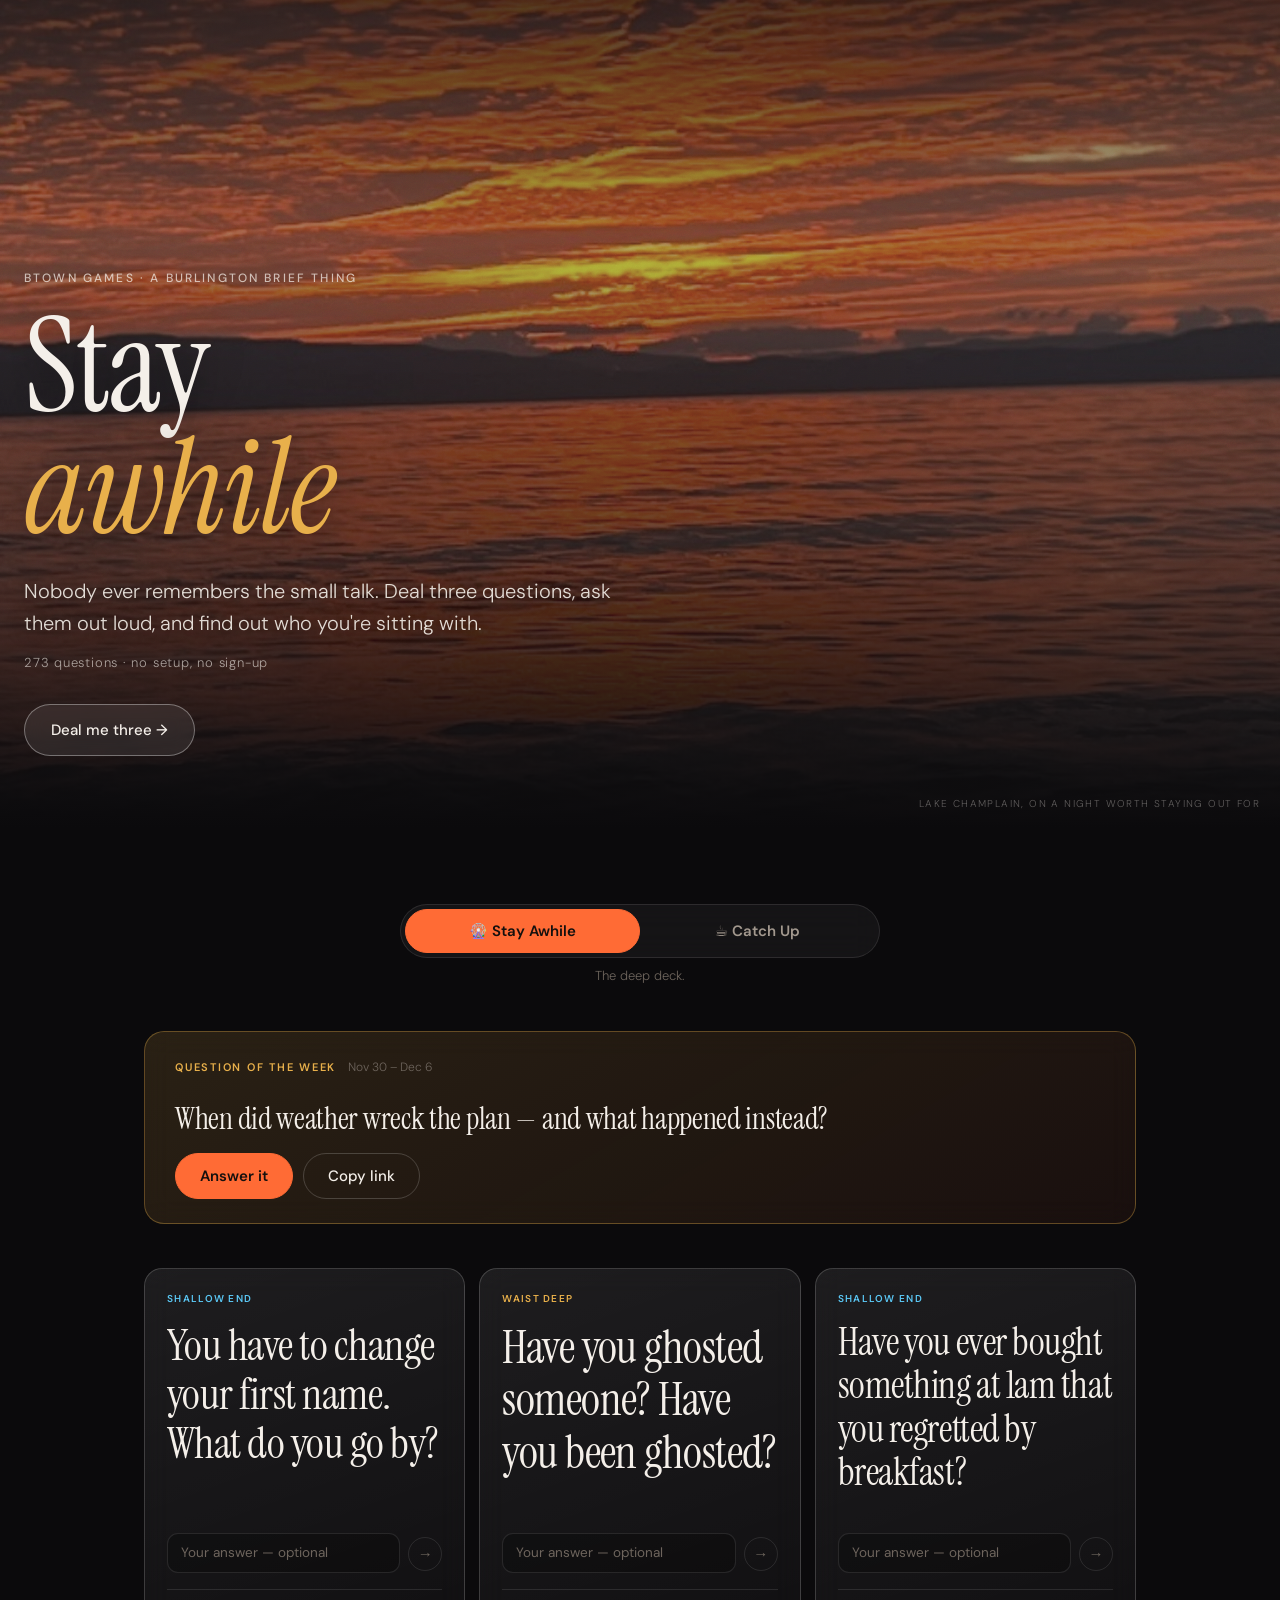
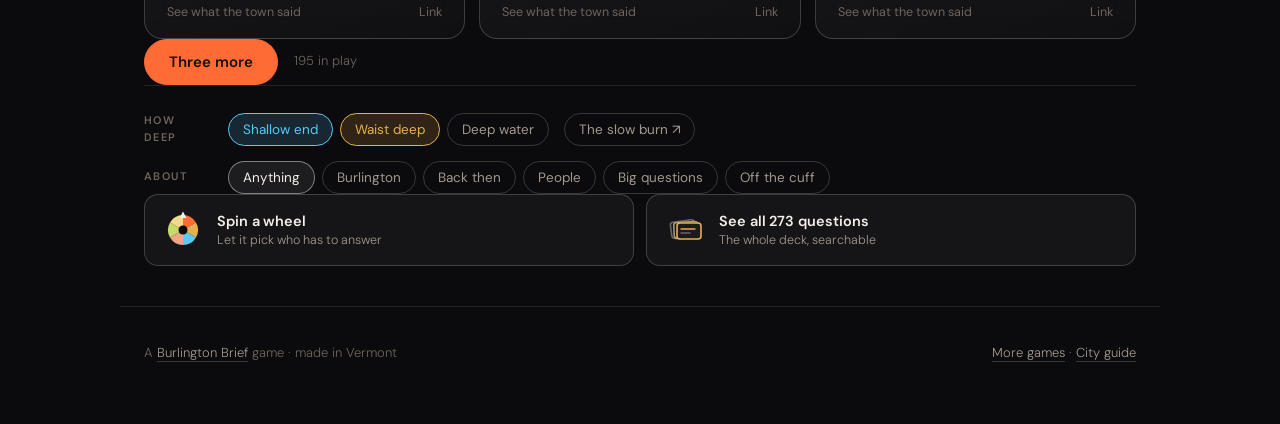
==== index.html @ e8cde63a "Stop guillotining talking points; one question of the week CUT-OFF HEADLINES. Catch Up cards were be" ====
<!DOCTYPE html>
<html lang="en">
<head>
<meta charset="utf-8">
<meta name="viewport" content="width=device-width, initial-scale=1, viewport-fit=cover">
<meta name="theme-color" content="#0B0A0C">
<title>Stay Awhile — 273 questions worth actually asking</title>
<meta name="description" content="A conversation game for Burlington. Deal three questions, ask them, see what the rest of the town said. 273 questions, no setup, no sign-up.">

<meta property="og:type" content="website">
<meta property="og:site_name" content="BTown Games">
<meta property="og:title" content="Stay Awhile">
<meta property="og:description" content="Deal three questions and ask them. A conversation game for Burlington.">
<meta property="og:url" content="https://play.btownbrief.com/stay-awhile/">
<meta property="og:image" content="https://play.btownbrief.com/stay-awhile/assets/img/hero.jpg">

<link rel="icon" href="icon.svg" type="image/svg+xml">
<link rel="preconnect" href="https://fonts.googleapis.com">
<link rel="preconnect" href="https://fonts.gstatic.com" crossorigin>
<link href="https://fonts.googleapis.com/css2?family=Instrument+Serif:ital@0;1&family=DM+Sans:opsz,wght@9..40,300;9..40,400;9..40,500;9..40,600&display=swap" rel="stylesheet">
<link rel="stylesheet" href="css/style.css?v=20260727a">
</head>
<body>

<!-- ============================================================
     THE HERO — the invitation. Photograph, graded to the house
     recipe so white type sits on it without a scrim.
============================================================ -->
<header class="hero">
  <div class="hero-img" aria-hidden="true"></div>
  <div class="grain" aria-hidden="true"></div>

  <div class="hero-copy">
    <p class="eyebrow">BTown Games · a Burlington Brief thing</p>
    <h1>Stay<br><em>awhile</em></h1>
    <p class="lede">
      Nobody ever remembers the small talk. Deal three questions,
      ask them out loud, and find out who you're sitting with.
    </p>
    <p class="count"><span id="q-total">273</span> questions · no setup, no sign-up</p>
    <a class="pill" href="#table">Deal me three →</a>
  </div>

  <span class="credit">Lake Champlain, on a night worth staying out for</span>
</header>

<main class="wrap" id="table">

  <div class="mode-control">
    <div class="mode-switch" role="tablist" aria-label="Mode">
      <button class="mode-tab" id="mode-classic" role="tab" aria-selected="true" type="button">🎡 Stay Awhile</button>
      <button class="mode-tab" id="mode-catchup" role="tab" aria-selected="false" type="button">☕ Catch Up</button>
    </div>
    <p class="mode-note" id="mode-note">The deep deck.</p>
  </div>

  <!-- ========================================================
       QUESTION OF THE WEEK — one, the same one for the whole
       town, Monday to Sunday.
  ========================================================= -->
  <section class="qotw" id="qotw" hidden>
    <div class="qotw-head">
      <span class="qotw-label">Question of the week</span>
      <span class="qotw-date" id="qotw-date"></span>
    </div>
    <ol class="week" id="week-list"></ol>
  </section>

  <!-- ========================================================
       THE TABLE — three questions. That's the whole game.
       No setup screen, no names, nothing to agree to first.
  ========================================================= -->
  <section class="table" id="deal">
    <div class="trio" id="trio"></div>

    <div class="deal-row">
      <button class="btn btn-go" id="deal-btn" type="button">Three more</button>
      <p class="deal-note" id="deal-note"></p>
    </div>

    <!-- Two filters for the classic deck. -->
    <div class="dials">
      <div class="dial">
        <span class="dial-label">How deep</span>
        <div class="chips" id="depth-chips" role="group" aria-label="How deep"></div>
      </div>
      <div class="dial">
        <span class="dial-label">About</span>
        <div class="chips" id="topic-chips" role="group" aria-label="What about"></div>
      </div>
    </div>

    <!-- The two other ways in. Buttons with pictures on them, because a
         underlined sentence reads as fine print and these are the good bits. -->
    <div class="ways">
      <button class="way" id="open-wheel" type="button">
        <span class="way-icon" aria-hidden="true">
          <svg viewBox="0 0 40 40" width="40" height="40">
            <g class="way-wheel">
              <path d="M20,20 L20,5   A15,15 0 0,1 32.99,12.5 Z" fill="#FF6B35"/>
              <path d="M20,20 L32.99,12.5 A15,15 0 0,1 32.99,27.5 Z" fill="#E8B04B"/>
              <path d="M20,20 L32.99,27.5 A15,15 0 0,1 20,35 Z"      fill="#5BC8F5"/>
              <path d="M20,20 L20,35  A15,15 0 0,1 7.01,27.5 Z"      fill="#F2A488"/>
              <path d="M20,20 L7.01,27.5 A15,15 0 0,1 7.01,12.5 Z"   fill="#C7D96B"/>
              <path d="M20,20 L7.01,12.5 A15,15 0 0,1 20,5 Z"        fill="#F5D98B"/>
              <circle cx="20" cy="20" r="4.5" fill="#0B0A0C"/>
            </g>
            <path d="M20,1.5 L23.4,8 L16.6,8 Z" fill="#F4EFE9"/>
          </svg>
        </span>
        <span class="way-text">
          <strong>Spin a wheel</strong>
          <small>Let it pick who has to answer</small>
        </span>
      </button>

      <button class="way" id="open-all" type="button">
        <span class="way-icon" aria-hidden="true">
          <svg viewBox="0 0 40 40" width="40" height="40">
            <rect x="6"  y="11" width="24" height="16" rx="3" fill="none" stroke="#6E655D" stroke-width="1.6" transform="rotate(-8 18 19)"/>
            <rect x="9"  y="12" width="24" height="16" rx="3" fill="#131013" stroke="#A2988E" stroke-width="1.6" transform="rotate(-3 21 20)"/>
            <rect x="12" y="13" width="24" height="16" rx="3" fill="#1E1A1C" stroke="#E8B04B" stroke-width="1.6"/>
            <line x1="16" y1="19" x2="30" y2="19" stroke="#E8B04B" stroke-width="1.4" stroke-linecap="round"/>
            <line x1="16" y1="23" x2="25" y2="23" stroke="#6E655D" stroke-width="1.4" stroke-linecap="round"/>
          </svg>
        </span>
        <span class="way-text">
          <strong>See all <span id="all-count">273</span> questions</strong>
          <small>The whole deck, searchable</small>
        </span>
      </button>
    </div>
  </section>

  <!-- ========================================================
       THE WHEEL — opt-in. Only now do we ask for names, and
       only because a wheel has to have something to land on.
  ========================================================= -->
  <section class="panel wheel-panel" id="wheel-panel" hidden>
    <div class="panel-head">
      <h2>Who's at the table?</h2>
      <p>Names go on the wheel, and it decides who answers. Nothing is saved anywhere but this browser.</p>
      <button class="panel-close" id="close-wheel" type="button" aria-label="Close">×</button>
    </div>

    <form class="namer" id="name-form" autocomplete="off">
      <input type="text" id="name-input" maxlength="18" placeholder="Add a name…" aria-label="Add a player">
      <button type="submit" class="btn btn-quiet">Add</button>
    </form>

    <div class="players" id="players" role="list"></div>

    <label class="switch" id="timer-switch">
      <input type="checkbox" id="opt-timer">
      <span>
        <strong>Answer timer</strong>
        For a table big enough that one person can talk out the whole night.
        <select id="timer-secs" aria-label="Seconds per answer">
          <option value="45">45 seconds</option>
          <option value="90" selected>90 seconds</option>
          <option value="180">3 minutes</option>
        </select>
      </span>
    </label>

    <div class="wheel-stage" id="wheel-stage" hidden>
      <div class="pointer" aria-hidden="true"></div>
      <div class="wheel-wrap">
        <div class="wheel" id="wheel"></div>
        <button class="wheel-hub" id="spin-btn" type="button" aria-label="Spin the wheel">
          <span>Spin</span>
        </button>
      </div>
      <p class="whose-turn" id="whose-turn" aria-live="polite"></p>

      <article class="card" id="wheel-card" hidden>
        <span class="q-depth" id="wc-depth"></span>
        <p class="q-text" id="wc-text"></p>
        <div class="q-foot" id="wc-source" hidden></div>

        <div class="timer" id="timer" hidden>
          <div class="timer-track"><div class="timer-bar" id="timer-bar"></div></div>
          <span class="timer-left" id="timer-left"></span>
          <button class="timer-more" id="timer-more" type="button">+30s</button>
        </div>

        <div class="card-actions">
          <button class="btn btn-go" id="next-btn" type="button">Next — spin again</button>
          <button class="btn btn-ghost" id="skip-btn" type="button">Pass</button>
        </div>
      </article>
    </div>
  </section>

  <!-- ========================================================
       ALL OF THEM — the whole deck, on request.
  ========================================================= -->
  <section class="panel all-panel" id="all-panel" hidden>
    <div class="panel-head">
      <h2>The whole deck</h2>
      <p id="all-sub"></p>
      <button class="panel-close" id="close-all" type="button" aria-label="Close">×</button>
    </div>
    <input type="search" id="all-search" class="all-search" placeholder="Search the deck…" autocomplete="off" spellcheck="false">
    <ol class="all-list" id="all-list"></ol>
  </section>

</main>

<!-- ============================================================
     ONE QUESTION — when someone follows a link to it.
============================================================ -->
<div class="single" id="single" hidden>
  <div class="wrap">
    <article class="q q-open" id="single-card"></article>
    <p class="back">
      <button class="linkish" id="play-all" type="button">← Play the whole thing</button>
    </p>
  </div>
</div>

<footer class="foot">
  <span>A <a href="https://www.btownbrief.com">Burlington Brief</a> game · made in Vermont</span>
  <span>
    <a href="https://play.btownbrief.com/">More games</a> ·
    <a href="https://guide.btownbrief.com/">City guide</a>
  </span>
</footer>

<script src="js/app.js?v=20260727a"></script>
<script src="https://play.btownbrief.com/nav.js" defer></script>
</body>
</html>
---- css/style.css ----
/* ============================================================
   STAY AWHILE
   House style, same as the guide and the hub: black ground,
   photographs that dissolve into it, translucent glass on top.
   Photos are graded (never scrimmed) so white type stays readable.

   The page is deliberately short. Three questions, one button, two
   rows of dials. Everything else is a link you can choose to click.
============================================================ */

:root {
  --ground:  #0B0A0C;
  --ink:     #F4EFE9;
  --muted:   #A2988E;
  --faint:   #6E655D;

  --ember:   #FF6B35;   /* deep water   */
  --gold:    #E8B04B;   /* waist deep   */
  --lake:    #5BC8F5;   /* shallow end  */

  --glass:   rgba(255, 255, 255, .045);
  --glass-2: rgba(255, 255, 255, .075);
  --line:    rgba(255, 255, 255, .10);
  --line-2:  rgba(255, 255, 255, .18);

  --serif: "Instrument Serif", Georgia, serif;
  --sans:  "DM Sans", system-ui, -apple-system, "Segoe UI", sans-serif;

  --grade: saturate(.72) contrast(.88) brightness(.78);
}

* { box-sizing: border-box; }
[hidden] { display: none !important; }
html { -webkit-text-size-adjust: 100%; scroll-behavior: smooth; }

body {
  margin: 0;
  background: var(--ground);
  color: var(--ink);
  font-family: var(--sans);
  font-weight: 300;
  line-height: 1.6;
  overflow-x: hidden;
}

.grain {
  position: absolute; inset: 0; pointer-events: none; opacity: .22;
  background-image: url("data:image/svg+xml,%3Csvg xmlns='http://www.w3.org/2000/svg' width='140' height='140'%3E%3Cfilter id='n'%3E%3CfeTurbulence type='fractalNoise' baseFrequency='.85' numOctaves='3'/%3E%3C/filter%3E%3Crect width='140' height='140' filter='url(%23n)' opacity='.45'/%3E%3C/svg%3E");
  mix-blend-mode: overlay;
}

/* ---------------- HERO (unchanged — the good half) ---------------- */

.hero {
  position: relative; min-height: 92svh;
  display: flex; align-items: flex-end;
  padding: 0 24px 72px; overflow: hidden;
}
.hero-img {
  position: absolute; inset: 0;
  background: url('../assets/img/hero.jpg') center 38% / cover no-repeat;
  filter: var(--grade);
}
.hero::after {
  content: ""; position: absolute; inset: 0; pointer-events: none;
  background: linear-gradient(to bottom, rgba(11,10,12,.55) 0%, rgba(11,10,12,0) 28%,
              rgba(11,10,12,.35) 62%, var(--ground) 100%);
}
.hero-copy { position: relative; z-index: 2; max-width: 720px; }

.eyebrow {
  margin: 0 0 18px; font-size: 12px; letter-spacing: .18em;
  text-transform: uppercase; color: rgba(244,239,233,.72); font-weight: 500;
}
.hero h1 {
  margin: 0; font-family: var(--serif); font-weight: 400;
  font-size: clamp(64px, 13vw, 132px); line-height: .92; letter-spacing: -.015em;
  text-shadow: 0 2px 40px rgba(0,0,0,.45);
}
.hero h1 em { font-style: italic; color: var(--gold); }
.lede {
  margin: 26px 0 0; max-width: 30em;
  font-size: clamp(17px, 2.1vw, 20px);
  color: rgba(244,239,233,.9); text-shadow: 0 1px 18px rgba(0,0,0,.5);
}
.count { margin: 14px 0 0; font-size: 13px; letter-spacing: .06em; color: rgba(244,239,233,.62); }

.pill {
  display: inline-block; margin-top: 30px; padding: 13px 26px; border-radius: 999px;
  border: 1px solid rgba(255,255,255,.35); background: rgba(255,255,255,.08);
  backdrop-filter: blur(10px); -webkit-backdrop-filter: blur(10px);
  color: var(--ink); text-decoration: none; font-size: 15px; font-weight: 500;
  transition: background .25s, border-color .25s, transform .25s;
}
.pill:hover { background: rgba(255,255,255,.16); border-color: rgba(255,255,255,.55); transform: translateY(-1px); }

.credit {
  position: absolute; right: 20px; bottom: 16px; z-index: 2;
  font-size: 10px; letter-spacing: .14em; text-transform: uppercase;
  color: rgba(244,239,233,.35);
}

/* ---------------- LAYOUT ---------------- */

.wrap {
  max-width: 1040px; margin: 0 auto;
  padding: 76px 24px 40px;
  display: flex; flex-direction: column; gap: 44px;
}

/* ---------------- MODE ---------------- */

.mode-control { display: flex; flex-direction: column; align-items: center; gap: 8px; }
.mode-switch {
  display: grid; grid-template-columns: 1fr 1fr;
  width: min(100%, 480px); padding: 4px; border-radius: 999px;
  background: var(--glass); border: 1px solid var(--line);
  backdrop-filter: blur(14px); -webkit-backdrop-filter: blur(14px);
}
.mode-tab {
  min-height: 44px; padding: 10px 18px; border: 1px solid transparent; border-radius: 999px;
  background: transparent; color: var(--muted); cursor: pointer;
  font-family: var(--sans); font-size: 15px; font-weight: 600;
  transition: background .2s, border-color .2s, color .2s;
}
.mode-tab:hover { color: var(--ink); }
.mode-tab:focus-visible { outline: 2px solid var(--gold); outline-offset: 2px; }
#mode-classic[aria-selected="true"] { background: var(--ember); border-color: var(--ember); color: #14100E; }
#mode-catchup[aria-selected="true"] { background: var(--lake); border-color: var(--lake); color: #14100E; }
.mode-note { margin: 0; min-height: 1.6em; color: var(--faint); font-size: 13px; text-align: center; }

body[data-mode="catchup"] .dials,
body[data-mode="catchup"] #qotw,
body[data-mode="catchup"] #deal-note,
body[data-mode="catchup"] #open-all,
body[data-mode="catchup"] #all-panel { display: none !important; }
body[data-mode="catchup"] .ways { grid-template-columns: 1fr; }

/* ---------------- QUESTIONS OF THE WEEK ---------------- */

.qotw {
  background: linear-gradient(150deg, rgba(232,176,75,.14), rgba(255,107,53,.06));
  border: 1px solid rgba(232,176,75,.34);
  border-radius: 20px; padding: 26px 30px 24px;
  backdrop-filter: blur(14px); -webkit-backdrop-filter: blur(14px);
}
.qotw-head { display: flex; align-items: baseline; gap: 12px; flex-wrap: wrap; margin-bottom: 4px; }
.qotw-label {
  font-size: 11px; font-weight: 600; letter-spacing: .16em;
  text-transform: uppercase; color: var(--gold);
}
.qotw-date { font-size: 12px; color: var(--faint); }

.week { list-style: none; margin: 0; padding: 0; }
.week-q { padding: 20px 0; border-bottom: 1px solid rgba(232,176,75,.2); }
.week-q:last-child { border-bottom: 0; padding-bottom: 0; }
.week-question {
  margin: 0; font-family: var(--serif); font-weight: 400;
  font-size: clamp(22px, 3.1vw, 30px); line-height: 1.2; letter-spacing: -.01em;
}
.week-actions { display: flex; flex-wrap: wrap; gap: 10px; margin-top: 16px; }

/* ============================================================
   THE TABLE — three questions, one button, filters and a house rule.
============================================================ */

/* Equal-height cards: it's a hand you've been dealt, not three loose notes.
   .q-text takes up the slack, so the three footers line up along the bottom. */
.trio {
  display: grid;
  grid-template-columns: repeat(3, 1fr);
  gap: 14px;
  align-items: stretch;
}

.q {
  background: linear-gradient(160deg, rgba(255,255,255,.08), rgba(255,255,255,.028));
  border: 1px solid var(--line-2);
  border-radius: 18px;
  padding: 22px 22px 18px;
  backdrop-filter: blur(14px); -webkit-backdrop-filter: blur(14px);
  display: flex; flex-direction: column;
  animation: rise .45s cubic-bezier(.16,1,.3,1);
}
@keyframes rise { from { opacity: 0; transform: translateY(10px); } to { opacity: 1; transform: none; } }

.q-depth {
  font-size: 10px; font-weight: 600; letter-spacing: .13em; text-transform: uppercase;
  margin-bottom: 14px;
}
.q-depth[data-d="light"] { color: var(--lake); }
.q-depth[data-d="warm"]  { color: var(--gold); }
.q-depth[data-d="deep"]  { color: var(--ember); }
.q-tp .q-tp-kicker { color: var(--lake); }

/* No font-size here on purpose: js grows it, per card, to the biggest size that
   still fits (see fitQuestion).

   The HEIGHT has to be fixed, not flexed. That was the bug the first time: with
   `flex: 1` the card simply grew to accept whatever size was tried, so every
   question "fitted" at the maximum and then overflowed once the grid re-laid
   out. A box that yields to its contents cannot be a box you fit contents into.

   Fixed height also means all three cards are identical whatever they say, and
   the card can still grow downward when the town's answers open beneath it. */
.q-text {
  height: clamp(185px, 15vw, 235px);
  margin: 0 0 20px;
  font-family: var(--serif); font-weight: 400;
  line-height: 1.14; letter-spacing: -.012em;
  overflow: hidden;
}
/* The clamp is the phone size and the size before js runs. On desktop
   fitQuestion overrides it per card, because a viewport-derived size can't know
   how long the sentence is and the long ones were being clipped. */
.q-tp .q-text {
  font-family: var(--sans); font-size: clamp(24px, 2.6vw, 36px); font-weight: 400;
  line-height: 1.24; letter-spacing: -.01em;
}
.q-tp .q-foot { justify-content: flex-start; }
.q-tp-source {
  color: var(--faint); font-size: 12.5px; text-decoration: none;
}
.q-tp-source:hover { color: var(--lake); }

.q-foot {
  display: flex; align-items: center; justify-content: space-between; gap: 10px;
  padding-top: 14px; border-top: 1px solid var(--line);
}
.q-reveal, .q-copy {
  background: none; border: 0; padding: 0; cursor: pointer;
  font-family: var(--sans); font-size: 12.5px; color: var(--faint);
  transition: color .18s;
}
.q-reveal:hover, .q-copy:hover { color: var(--gold); }
.q-copy { flex: none; }

.q-town { margin-top: 16px; }

.trio-empty { grid-column: 1 / -1; margin: 0; padding: 30px 0; color: var(--faint); font-style: italic; }

.deal-row { display: flex; align-items: center; gap: 16px; flex-wrap: wrap; }
.deal-note { margin: 0; font-size: 13px; color: var(--faint); }
.toast {
  position: fixed; left: 50%; bottom: 24px; z-index: 20;
  transform: translateX(-50%); padding: 10px 14px; border: 1px solid var(--line-2);
  border-radius: 999px; background: #1e1a1c; color: var(--ink); font-size: 13px;
  box-shadow: 0 8px 30px rgba(0,0,0,.35);
}

/* ---------------- the dials — the whole filter surface ---------------- */

.dials {
  display: flex; flex-direction: column; gap: 14px;
  padding-top: 26px; border-top: 1px solid var(--line);
}
.dial { display: flex; align-items: center; gap: 16px; flex-wrap: wrap; }
.dial-label {
  flex: none; width: 68px;
  font-size: 11px; font-weight: 600; letter-spacing: .13em;
  text-transform: uppercase; color: var(--faint);
}
.chips { display: flex; flex-wrap: wrap; gap: 7px; }

.chip {
  padding: 7px 14px; border-radius: 999px;
  background: transparent; border: 1px solid var(--line-2);
  color: var(--muted); cursor: pointer;
  font-family: var(--sans); font-size: 13.5px;
  transition: background .18s, border-color .18s, color .18s;
}
.chip:hover { border-color: rgba(255,255,255,.36); color: var(--ink); }
.chip[aria-pressed="true"] {
  background: var(--glass-2); color: var(--ink); border-color: rgba(255,255,255,.44);
}
.chip-depth[aria-pressed="true"][data-d="light"] { background: rgba(91,200,245,.16);  border-color: var(--lake);  color: var(--lake); }
.chip-depth[aria-pressed="true"][data-d="warm"]  { background: rgba(232,176,75,.16);  border-color: var(--gold);  color: var(--gold); }
.chip-depth[aria-pressed="true"][data-d="deep"]  { background: rgba(255,107,53,.16);  border-color: var(--ember); color: var(--ember); }
.chip-burn { margin-left: 8px; }
.chip-burn[aria-pressed="true"] { background: rgba(255,107,53,.16); border-color: var(--ember); color: var(--ember); }

/* ---------------- the two other ways in ----------------
   These used to be two underlined sentences, which is how you dress something
   you want ignored. They're the two best things on the page after the cards, so
   they get to be objects: a real wheel you can see spinning, and a deck of
   cards. */

.ways {
  display: grid;
  grid-template-columns: 1fr 1fr;
  gap: 12px;
}

.way {
  display: flex; align-items: center; gap: 14px;
  padding: 15px 18px; border-radius: 14px;
  background: var(--glass); border: 1px solid var(--line-2);
  color: var(--ink); cursor: pointer; text-align: left;
  font-family: var(--sans);
  transition: background .2s, border-color .2s, transform .2s;
}
.way:hover { background: var(--glass-2); border-color: rgba(255,255,255,.36); transform: translateY(-1px); }
.way:focus-visible { outline: 2px solid var(--gold); outline-offset: 2px; }

.way-icon { flex: none; display: flex; }
.way-icon svg { display: block; }

/* The wheel turns when you reach for it — so it reads as a wheel, not a pie. */
.way-wheel { transform-origin: 20px 20px; transition: transform .9s cubic-bezier(.16,1,.3,1); }
.way:hover .way-wheel { transform: rotate(150deg); }

.way-text { display: flex; flex-direction: column; gap: 2px; min-width: 0; }
.way-text strong { font-size: 14.5px; font-weight: 600; letter-spacing: -.005em; }
.way-text small { font-size: 12.5px; color: var(--muted); font-weight: 300; }

.linkish {
  background: none; border: 0; padding: 0; cursor: pointer;
  color: var(--muted); font-family: var(--sans); font-size: 13px;
  text-decoration: underline; text-underline-offset: 3px;
  text-decoration-color: var(--line-2);
}
.linkish:hover { color: var(--gold); text-decoration-color: var(--gold); }

/* ---------------- BUTTONS ---------------- */

.btn {
  font-family: var(--sans); font-size: 15px; font-weight: 500;
  padding: 12px 24px; border-radius: 999px;
  border: 1px solid transparent; cursor: pointer;
  transition: background .2s, border-color .2s, color .2s, transform .15s, opacity .2s;
}
.btn:active { transform: translateY(1px); }
.btn:disabled { opacity: .4; cursor: not-allowed; }
.btn-go { background: var(--ember); color: #14100E; border-color: var(--ember); font-weight: 600; }
.btn-go:hover:not(:disabled) { background: #ff835a; border-color: #ff835a; }
.btn-ghost { background: transparent; color: var(--ink); border-color: var(--line-2); }
.btn-ghost:hover:not(:disabled) { background: var(--glass-2); border-color: rgba(255,255,255,.35); }
.btn-quiet { background: var(--glass-2); color: var(--ink); border-color: var(--line); }
.btn-quiet:hover:not(:disabled) { background: rgba(255,255,255,.12); }

/* ---------------- PANELS (wheel, whole deck) ---------------- */

.panel {
  position: relative;
  background: var(--glass); border: 1px solid var(--line);
  border-radius: 20px; padding: 30px;
  backdrop-filter: blur(14px); -webkit-backdrop-filter: blur(14px);
}
.panel-head h2 {
  margin: 0; font-family: var(--serif); font-weight: 400;
  font-size: clamp(26px, 3.6vw, 34px); line-height: 1.1; letter-spacing: -.01em;
}
.panel-head p { margin: 8px 0 0; max-width: 52ch; color: var(--muted); font-size: 14.5px; }
.panel-close {
  position: absolute; top: 20px; right: 22px;
  width: 30px; height: 30px; border-radius: 50%;
  background: var(--glass-2); border: 1px solid var(--line);
  color: var(--muted); font-size: 17px; line-height: 1; cursor: pointer;
}
.panel-close:hover { background: var(--ember); color: #14100E; border-color: var(--ember); }

/* ---------------- the wheel ---------------- */

.namer { display: flex; gap: 10px; margin-top: 22px; }
.namer input {
  flex: 1; min-width: 0; padding: 12px 18px; border-radius: 999px;
  background: rgba(0,0,0,.28); border: 1px solid var(--line-2);
  color: var(--ink); font-family: var(--sans); font-size: 15px;
}
.namer input::placeholder { color: var(--faint); }
.namer input:focus { outline: none; border-color: var(--gold); }

.players { display: flex; flex-wrap: wrap; gap: 9px; margin-top: 16px; }
.player {
  display: inline-flex; align-items: center; gap: 9px;
  padding: 7px 8px 7px 15px; border-radius: 999px;
  background: var(--glass-2); border: 1px solid var(--line);
  font-size: 14px; font-weight: 500;
}
.player .dot { width: 9px; height: 9px; border-radius: 50%; flex: none; }
.player button {
  width: 21px; height: 21px; flex: none; border-radius: 50%; border: 0; cursor: pointer;
  background: rgba(255,255,255,.09); color: var(--muted); font-size: 13px; line-height: 1;
}
.player button:hover { background: var(--ember); color: #14100E; }

.switch {
  display: flex; align-items: flex-start; gap: 12px;
  margin-top: 22px; padding-top: 18px; border-top: 1px solid var(--line);
  cursor: pointer;
}
.switch input { margin-top: 3px; width: 17px; height: 17px; accent-color: var(--ember); flex: none; }
.switch span { font-size: 14px; color: var(--muted); line-height: 1.45; }
.switch strong { display: block; color: var(--ink); font-weight: 500; margin-bottom: 1px; }
.switch select {
  display: block; margin-top: 8px; padding: 6px 10px; border-radius: 8px;
  background: rgba(0,0,0,.3); border: 1px solid var(--line-2);
  color: var(--ink); font-family: var(--sans); font-size: 13px;
}
.switch select:disabled { opacity: .45; }

.wheel-stage {
  position: relative; margin-top: 30px;
  display: flex; flex-direction: column; align-items: center;
}
.wheel-wrap { position: relative; width: min(300px, 74vw); height: min(300px, 74vw); }
.wheel {
  width: 100%; height: 100%; border-radius: 50%;
  position: relative; overflow: hidden;
  border: 1px solid var(--line-2);
  box-shadow: 0 24px 70px rgba(0,0,0,.6), inset 0 0 0 8px rgba(0,0,0,.22);
  transition: transform 4s cubic-bezier(.16, 1, .3, 1);
}
.wheel svg { display: block; }
.pointer {
  position: absolute; top: -2px; left: 50%; z-index: 3; transform: translateX(-50%);
  width: 0; height: 0;
  border-left: 11px solid transparent; border-right: 11px solid transparent;
  border-top: 20px solid var(--ink);
  filter: drop-shadow(0 3px 6px rgba(0,0,0,.55));
}
.wheel-hub {
  position: absolute; top: 50%; left: 50%; transform: translate(-50%, -50%);
  width: 88px; height: 88px; border-radius: 50%;
  background: #131013; border: 1px solid var(--line-2); color: var(--ink);
  font-family: var(--serif); font-size: 21px; cursor: pointer; z-index: 2;
  box-shadow: 0 10px 30px rgba(0,0,0,.55);
  transition: background .2s, color .2s, transform .15s;
}
.wheel-hub:hover:not(:disabled) { background: var(--ember); color: #14100E; }
.wheel-hub:active:not(:disabled) { transform: translate(-50%,-50%) scale(.96); }
.wheel-hub:disabled { cursor: default; opacity: .75; }

.whose-turn {
  margin: 24px 0 0; min-height: 1.3em;
  font-family: var(--serif); font-size: clamp(22px, 3.4vw, 28px);
  text-align: center; letter-spacing: -.01em;
}
.whose-turn em { font-style: italic; color: var(--gold); }

.card {
  width: 100%; margin-top: 24px;
  background: linear-gradient(160deg, rgba(255,255,255,.08), rgba(255,255,255,.03));
  border: 1px solid var(--line-2); border-radius: 18px;
  padding: 24px 24px 20px;
  animation: rise .45s cubic-bezier(.16,1,.3,1);
}
.card .q-text { height: clamp(130px, 15vh, 180px); margin-bottom: 0; }
.card-actions { display: flex; flex-wrap: wrap; gap: 10px; margin-top: 22px; }

/* ---------------- the answer timer ---------------- */

.timer { display: flex; align-items: center; gap: 13px; margin-top: 20px; }
.timer-track { flex: 1; height: 3px; border-radius: 2px; background: rgba(255,255,255,.1); overflow: hidden; }
.timer-bar { height: 100%; width: 100%; background: var(--gold); }
.timer-left {
  font-size: 12px; font-variant-numeric: tabular-nums;
  color: var(--muted); min-width: 42px; text-align: right;
}
.timer-more {
  background: none; border: 1px solid var(--line-2); border-radius: 999px;
  padding: 4px 11px; cursor: pointer; color: var(--muted);
  font-family: var(--sans); font-size: 12px;
}
.timer-more:hover { color: var(--ink); border-color: rgba(255,255,255,.35); }
.timer.up .timer-bar { background: var(--ember); }
.timer.up .timer-left { color: var(--ember); font-weight: 600; }

/* ---------------- the whole deck ---------------- */

.all-search {
  width: 100%; margin-top: 22px;
  padding: 12px 18px; border-radius: 999px;
  background: rgba(0,0,0,.28); border: 1px solid var(--line-2);
  color: var(--ink); font-family: var(--sans); font-size: 15px;
}
.all-search::placeholder { color: var(--faint); }
.all-search:focus { outline: none; border-color: var(--gold); }

.all-list {
  list-style: none; margin: 20px 0 0; padding: 0;
  max-height: 60vh; overflow-y: auto;
  columns: 2; column-gap: 28px;
}
.all-list li { break-inside: avoid; margin-bottom: 2px; }
.all-q {
  display: flex; align-items: baseline; gap: 10px; width: 100%;
  background: none; border: 0; padding: 7px 6px; border-radius: 8px;
  text-align: left; cursor: pointer;
  color: var(--muted); font-family: var(--sans); font-size: 14px; line-height: 1.4;
}
.all-q:hover { background: var(--glass-2); color: var(--ink); }
.all-dot { flex: none; width: 6px; height: 6px; border-radius: 50%; transform: translateY(-1px); }
.all-dot[data-d="light"] { background: var(--lake); }
.all-dot[data-d="warm"]  { background: var(--gold); }
.all-dot[data-d="deep"]  { background: var(--ember); }

/* ---------------- the town ---------------- */

.town-list { display: flex; flex-direction: column; gap: 9px; }
.answer { padding: 12px 14px; border-radius: 12px; background: rgba(0,0,0,.26); border: 1px solid var(--line); }
.answer p { margin: 0; font-size: 14px; color: rgba(244,239,233,.94); white-space: pre-wrap; }
.answer-meta { display: flex; align-items: center; gap: 8px; margin-top: 8px; font-size: 11.5px; color: var(--faint); }
.answer-meta .who { color: var(--gold); font-weight: 500; }
.answer-empty { color: var(--faint); font-size: 13.5px; font-style: italic; margin: 0; }

.answer-heart {
  display: inline-flex; align-items: center; gap: 4px;
  background: none; border: 0; padding: 0 2px; cursor: pointer;
  color: var(--faint); font-family: var(--sans); font-size: 11.5px;
  font-variant-numeric: tabular-nums; transition: color .18s, transform .15s;
}
.answer-heart:hover:not(:disabled) { color: var(--ember); transform: scale(1.08); }
.answer-heart.on { color: var(--ember); }
.answer-heart:disabled { cursor: default; }

.answer-flag {
  margin-left: auto; background: none; border: 0; cursor: pointer;
  color: var(--faint); font-size: 11px; text-decoration: underline; text-underline-offset: 2px;
}
.answer-flag:hover { color: var(--ember); }
.answer-flag:disabled { opacity: .5; cursor: default; text-decoration: none; }

.town-status { margin: 10px 0 0; font-size: 12.5px; color: var(--gold); }

/* ---------------- the answer box ----------------
   Always on the card, never behind a click — but one quiet line tall, muted,
   and it says "optional" on it. Nobody has to write anything to play this, and
   the box has to look like it knows that. It grows as you type; the name field
   only turns up once there's something worth signing. */

.q-answer { margin-bottom: 16px; }

.ans-row { display: flex; align-items: flex-end; gap: 8px; }

.ans {
  flex: 1; min-width: 0;
  min-height: 38px; max-height: 150px;
  padding: 9px 13px; border-radius: 11px;
  background: rgba(0, 0, 0, .24);
  border: 1px solid var(--line);
  color: var(--ink); font-family: var(--sans); font-size: 13.5px;
  line-height: 1.45; resize: none; overflow-y: auto;
  transition: border-color .18s, background .18s;
}
.ans::placeholder { color: var(--faint); }
.ans:focus {
  outline: none;
  border-color: rgba(232, 176, 75, .55);
  background: rgba(0, 0, 0, .34);
}

.ans-go {
  flex: none; width: 34px; height: 34px; margin-bottom: 2px;
  border-radius: 50%; cursor: pointer;
  background: var(--ember); border: 1px solid var(--ember); color: #14100E;
  font-size: 15px; line-height: 1;
  transition: opacity .18s, transform .15s;
}
.ans-go:hover:not(:disabled) { transform: translateY(-1px); }
/* Dormant until there's something to send — so an empty card reads as "you
   don't have to", not "you haven't yet". */
.ans-go:disabled {
  background: transparent; border-color: var(--line);
  color: var(--faint); cursor: default;
}

.ans-more {
  display: flex; align-items: center; gap: 10px;
  margin-top: 8px;
}
.ans-name {
  flex: none; width: 140px;
  padding: 6px 12px; border-radius: 999px;
  background: rgba(0, 0, 0, .24); border: 1px solid var(--line);
  color: var(--ink); font-family: var(--sans); font-size: 12.5px;
}
.ans-name::placeholder { color: var(--faint); }
.ans-name:focus { outline: none; border-color: rgba(232, 176, 75, .55); }
.ans-note { font-size: 11.5px; color: var(--faint); }

/* ---------------- one question, by link ---------------- */

.single { padding-top: 40px; }
.single .wrap { gap: 24px; }
.q-open { max-width: 720px; margin: 0 auto; width: 100%; }
.q-open .q-text { height: clamp(200px, 26vh, 300px); }
.single .back { margin: 0; display: flex; justify-content: center; }

/* ---------------- FOOT ---------------- */

.foot {
  max-width: 1040px; margin: 0 auto; padding: 36px 24px 60px;
  display: flex; flex-wrap: wrap; gap: 10px; justify-content: space-between;
  border-top: 1px solid var(--line); font-size: 13px; color: var(--faint);
}
.foot a { color: var(--muted); text-decoration: none; border-bottom: 1px solid var(--line-2); }
.foot a:hover { color: var(--ink); }

/* ---------------- SMALL SCREENS ---------------- */

@media (max-width: 900px) {
  .trio { grid-template-columns: 1fr; }
  .all-list { columns: 1; }
  .ways { grid-template-columns: 1fr; }
  /* One column: nothing to line up with, so the box hugs the question rather
     than padding every card out to a common height. Vertical space is cheap on
     a phone; a half-empty card is not. Size is fluid here, not js-fitted. */
  .q-text {
    height: auto;
    min-height: 0;
    /* overflow:hidden exists only to make the desktop fit measurable. With an
       auto height there is nothing to clip, and leaving it on shaves the tails
       off descenders in a serif this size. */
    overflow: visible;
    font-size: clamp(32px, 9.4vw, 42px);
    margin-bottom: 24px;
  }
  .q-tp .q-text { font-size: clamp(26px, 7.5vw, 36px); }
}

@media (max-width: 640px) {
  .wrap { padding: 52px 16px 30px; gap: 34px; }
  .hero { padding: 0 20px 56px; }
  .panel, .qotw { padding: 22px 18px; border-radius: 16px; }
  .dial { align-items: flex-start; }
  .dial-label { width: 100%; }
  .chip-burn { margin-left: 0; }
  .deal-row .btn, .week-actions .btn { flex: 1 1 auto; }
  .foot { flex-direction: column; }
}

@media (prefers-reduced-motion: reduce) {
  .wheel { transition-duration: .8s; }
  .q, .card { animation: none; }
  html { scroll-behavior: auto; }
}
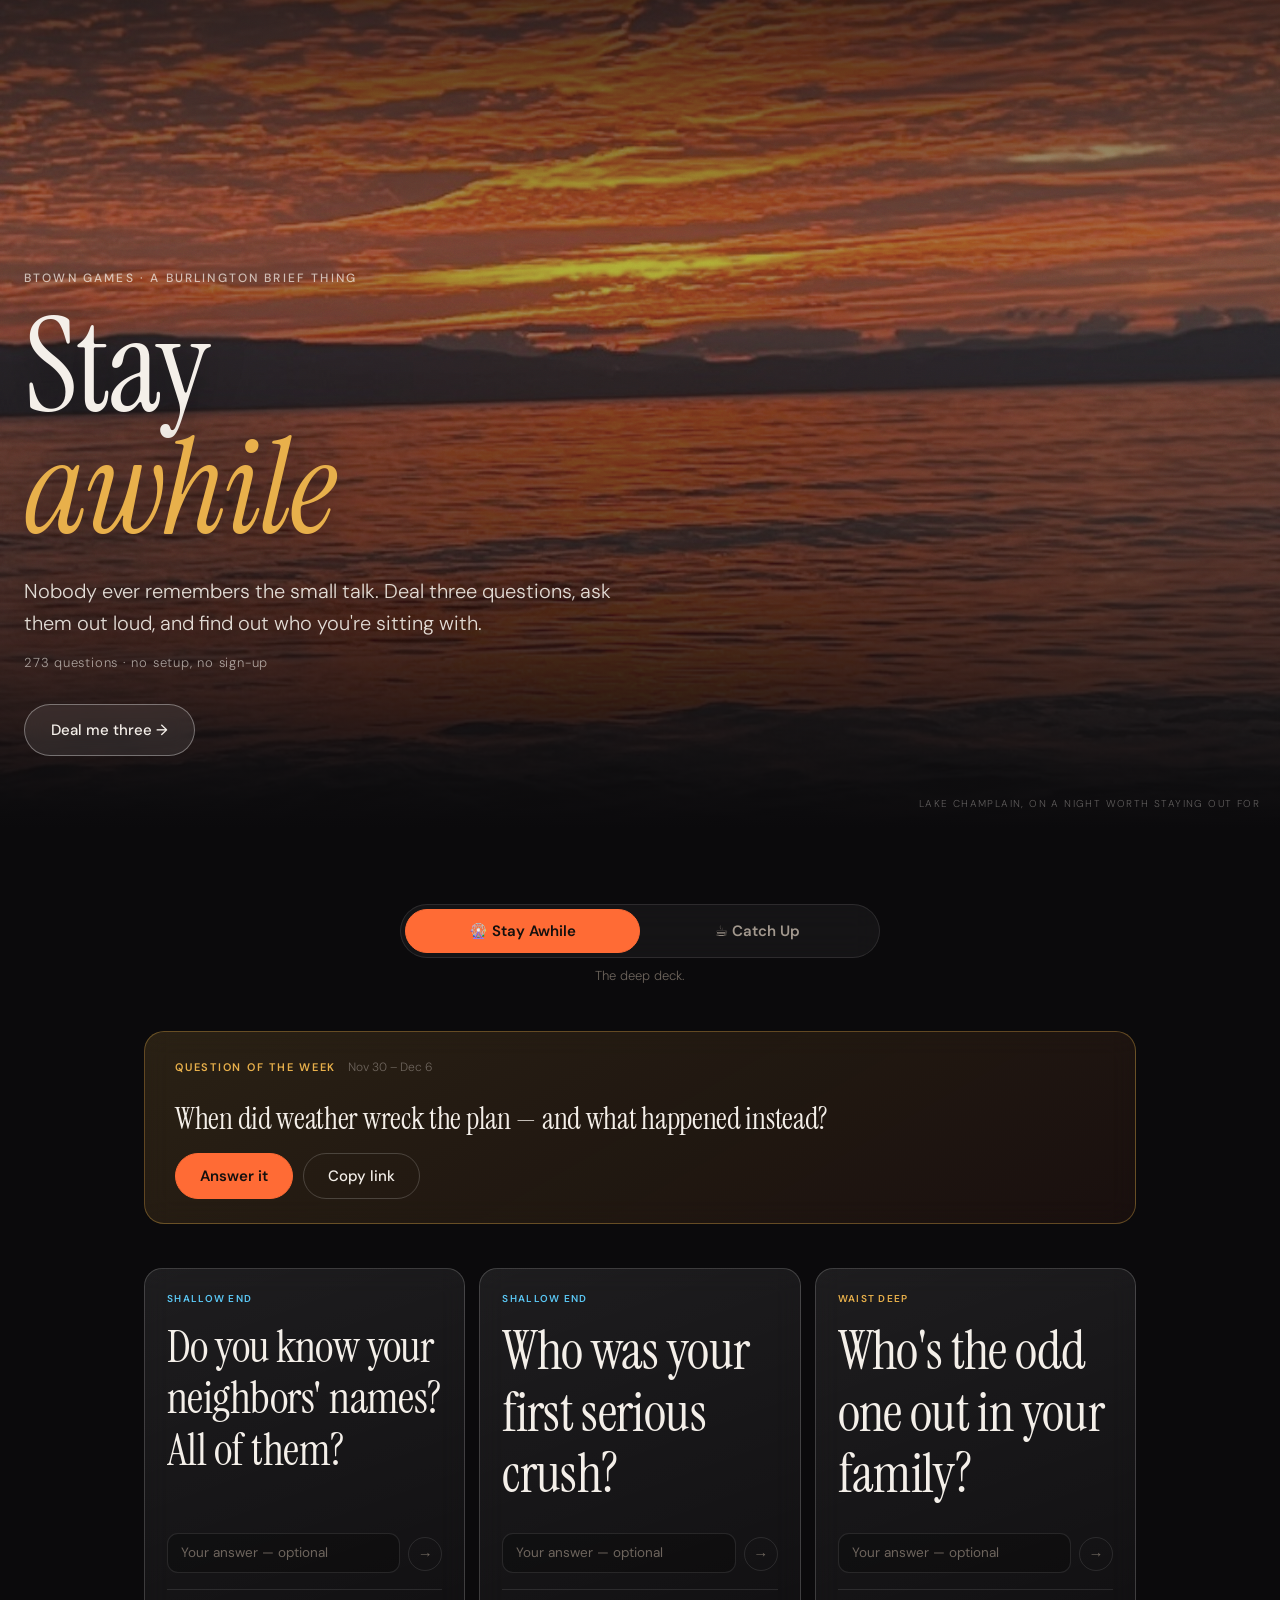
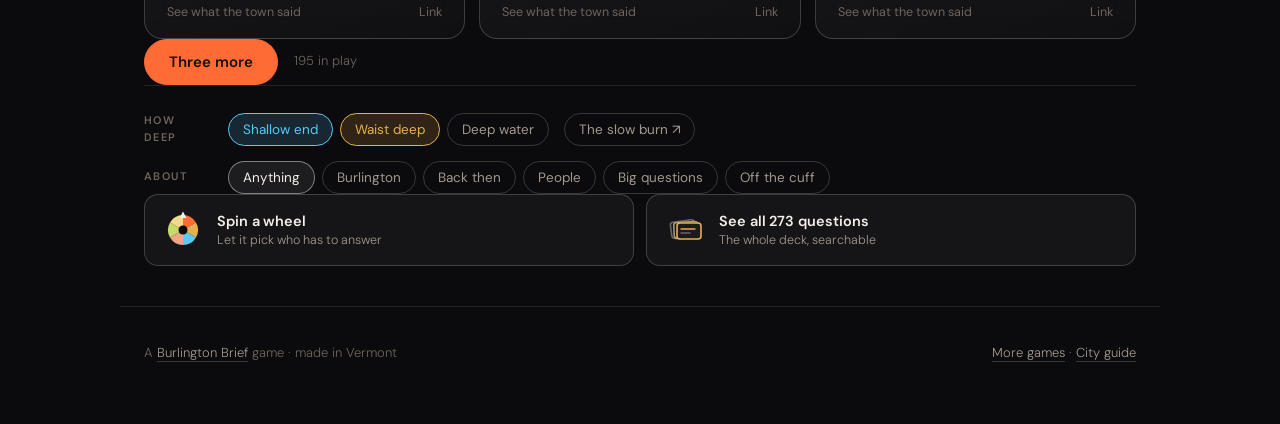
==== commit d802001e: "Add the Btown Brief news + events ticker One-line include of the shared play.btownbrief.com/ticker.j" ====
--- a/index.html
+++ b/index.html
@@ -229,5 +229,6 @@
 
 <script src="js/app.js?v=20260727a"></script>
 <script src="https://play.btownbrief.com/nav.js" defer></script>
+<script src="https://play.btownbrief.com/ticker.js" defer></script>
 </body>
 </html>
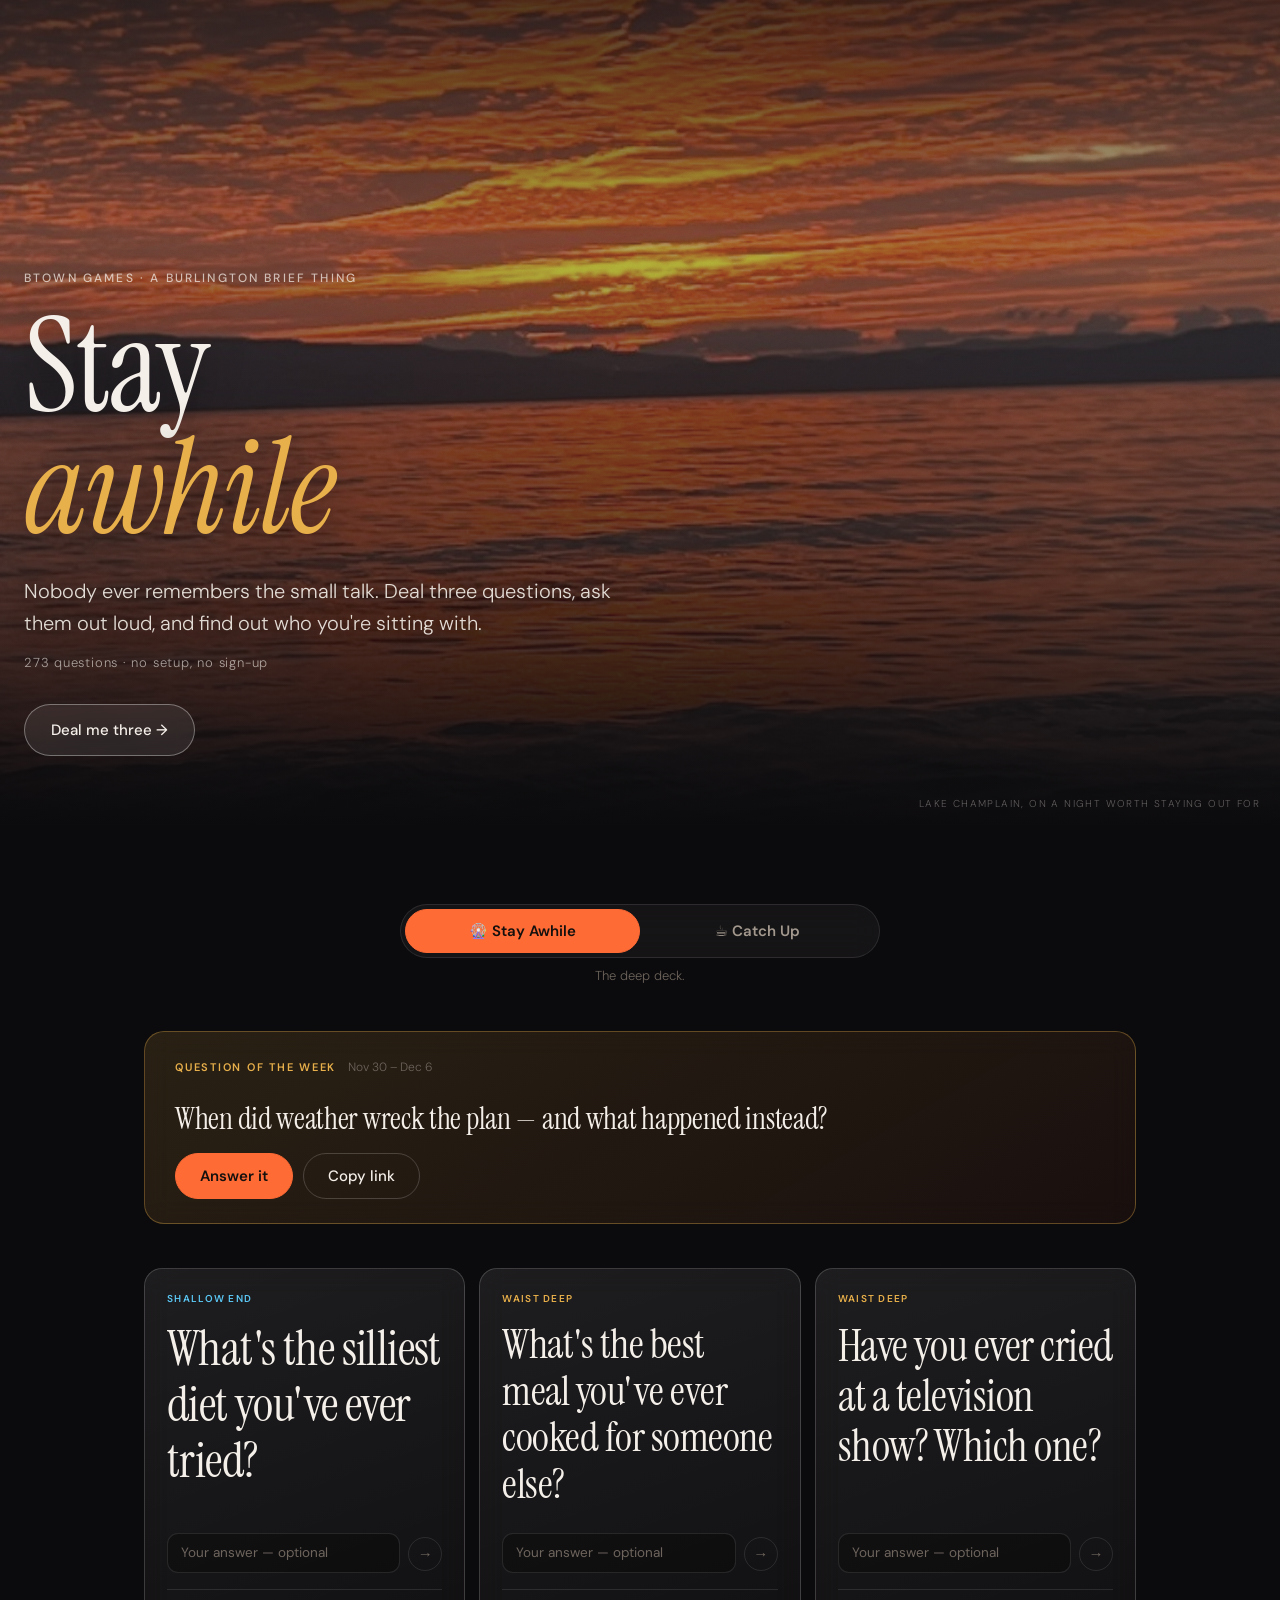
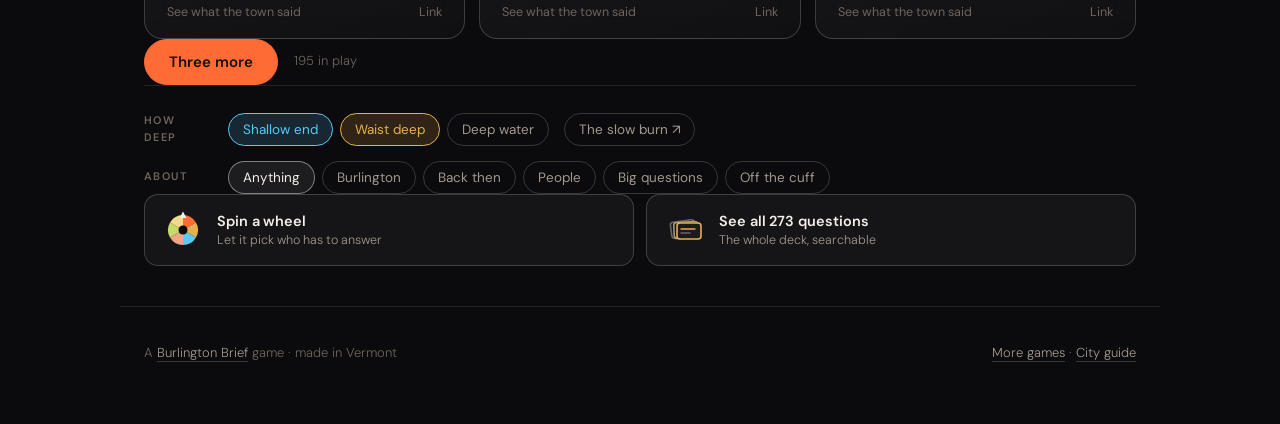
==== commit f868368a: "Quiet juice pass: dealt cards, wheel landing, depth dots, timer warmth Deliberately subtle - this is" ====
--- a/index.html
+++ b/index.html
@@ -18,7 +18,7 @@
 <link rel="preconnect" href="https://fonts.googleapis.com">
 <link rel="preconnect" href="https://fonts.gstatic.com" crossorigin>
 <link href="https://fonts.googleapis.com/css2?family=Instrument+Serif:ital@0;1&family=DM+Sans:opsz,wght@9..40,300;9..40,400;9..40,500;9..40,600&display=swap" rel="stylesheet">
-<link rel="stylesheet" href="css/style.css?v=20260727a">
+<link rel="stylesheet" href="css/style.css?v=20260731a">
 </head>
 <body>
 
@@ -227,7 +227,7 @@
   </span>
 </footer>
 
-<script src="js/app.js?v=20260727a"></script>
+<script src="js/app.js?v=20260731a"></script>
 <script src="https://play.btownbrief.com/nav.js" defer></script>
 <script src="https://play.btownbrief.com/ticker.js" defer></script>
 </body>
--- a/css/style.css
+++ b/css/style.css
@@ -183,6 +183,9 @@
   animation: rise .45s cubic-bezier(.16,1,.3,1);
 }
 @keyframes rise { from { opacity: 0; transform: translateY(10px); } to { opacity: 1; transform: none; } }
+.trio .q { animation-fill-mode: backwards; }
+.trio .q:nth-child(2) { animation-delay: 60ms; }
+.trio .q:nth-child(3) { animation-delay: 120ms; }
 
 .q-depth {
   font-size: 10px; font-weight: 600; letter-spacing: .13em; text-transform: uppercase;
@@ -278,6 +281,18 @@
 .chip-depth[aria-pressed="true"][data-d="deep"]  { background: rgba(255,107,53,.16);  border-color: var(--ember); color: var(--ember); }
 .chip-burn { margin-left: 8px; }
 .chip-burn[aria-pressed="true"] { background: rgba(255,107,53,.16); border-color: var(--ember); color: var(--ember); }
+.burn-meter {
+  display: inline-flex; align-items: center; gap: 6px;
+  padding: 0 4px;
+}
+.burn-dot {
+  width: 8px; height: 8px; border-radius: 50%;
+  border: 1px solid var(--faint); background: transparent;
+  transition: background-color .2s, border-color .2s;
+}
+.burn-dot.on[data-d="light"] { background: var(--lake); border-color: var(--lake); }
+.burn-dot.on[data-d="warm"] { background: var(--gold); border-color: var(--gold); }
+.burn-dot.on[data-d="deep"] { background: var(--ember); border-color: var(--ember); }
 
 /* ---------------- the two other ways in ----------------
    These used to be two underlined sentences, which is how you dress something
@@ -418,6 +433,7 @@
   border-left: 11px solid transparent; border-right: 11px solid transparent;
   border-top: 20px solid var(--ink);
   filter: drop-shadow(0 3px 6px rgba(0,0,0,.55));
+  transform-origin: 50% 0;
 }
 .wheel-hub {
   position: absolute; top: 50%; left: 50%; transform: translate(-50%, -50%);
@@ -437,6 +453,19 @@
   text-align: center; letter-spacing: -.01em;
 }
 .whose-turn em { font-style: italic; color: var(--gold); }
+.whose-turn .chosen { display: inline-block; }
+.wheel-stage.is-settled .pointer { animation: pointer-tick .32s cubic-bezier(.16,1,.3,1); }
+.wheel-stage.is-settled .chosen { animation: chosen-pop .38s cubic-bezier(.16,1,.3,1); }
+@keyframes pointer-tick {
+  0%   { transform: translateX(-50%) rotate(-5deg); }
+  45%  { transform: translateX(-50%) rotate(4deg) scale(1.06); }
+  100% { transform: translateX(-50%); }
+}
+@keyframes chosen-pop {
+  0%   { opacity: .65; transform: scale(.96); }
+  55%  { opacity: 1; transform: scale(1.045); }
+  100% { transform: none; }
+}
 
 .card {
   width: 100%; margin-top: 24px;
@@ -456,6 +485,7 @@
 .timer-left {
   font-size: 12px; font-variant-numeric: tabular-nums;
   color: var(--muted); min-width: 42px; text-align: right;
+  transition: color .25s;
 }
 .timer-more {
   background: none; border: 1px solid var(--line-2); border-radius: 999px;
@@ -463,8 +493,15 @@
   font-family: var(--sans); font-size: 12px;
 }
 .timer-more:hover { color: var(--ink); border-color: rgba(255,255,255,.35); }
+.timer.urgent .timer-bar { background: #F2A488; }
+.timer.urgent .timer-left { color: #F2A488; }
 .timer.up .timer-bar { background: var(--ember); }
 .timer.up .timer-left { color: var(--ember); font-weight: 600; }
+.timer.up { animation: timer-heartbeat .72s ease-in-out 2; }
+@keyframes timer-heartbeat {
+  0%, 100% { transform: scale(1); }
+  45% { transform: scale(1.012); }
+}
 
 /* ---------------- the whole deck ---------------- */
 
@@ -499,6 +536,11 @@
 
 .town-list { display: flex; flex-direction: column; gap: 9px; }
 .answer { padding: 12px 14px; border-radius: 12px; background: rgba(0,0,0,.26); border: 1px solid var(--line); }
+.answer.just-added { animation: answer-land 1.35s ease-out; }
+@keyframes answer-land {
+  0%, 28% { background: rgba(232,176,75,.13); border-color: rgba(232,176,75,.58); }
+  100% { background: rgba(0,0,0,.26); border-color: var(--line); }
+}
 .answer p { margin: 0; font-size: 14px; color: rgba(244,239,233,.94); white-space: pre-wrap; }
 .answer-meta { display: flex; align-items: center; gap: 8px; margin-top: 8px; font-size: 11.5px; color: var(--faint); }
 .answer-meta .who { color: var(--gold); font-weight: 500; }
@@ -632,6 +674,14 @@
 
 @media (prefers-reduced-motion: reduce) {
   .wheel { transition-duration: .8s; }
-  .q, .card { animation: none; }
+  .q, .card,
+  .wheel-stage.is-settled .pointer,
+  .wheel-stage.is-settled .chosen,
+  .timer.up,
+  .answer.just-added { animation: none; }
+  .answer.just-added {
+    background: rgba(232,176,75,.13);
+    border-color: rgba(232,176,75,.58);
+  }
   html { scroll-behavior: auto; }
 }
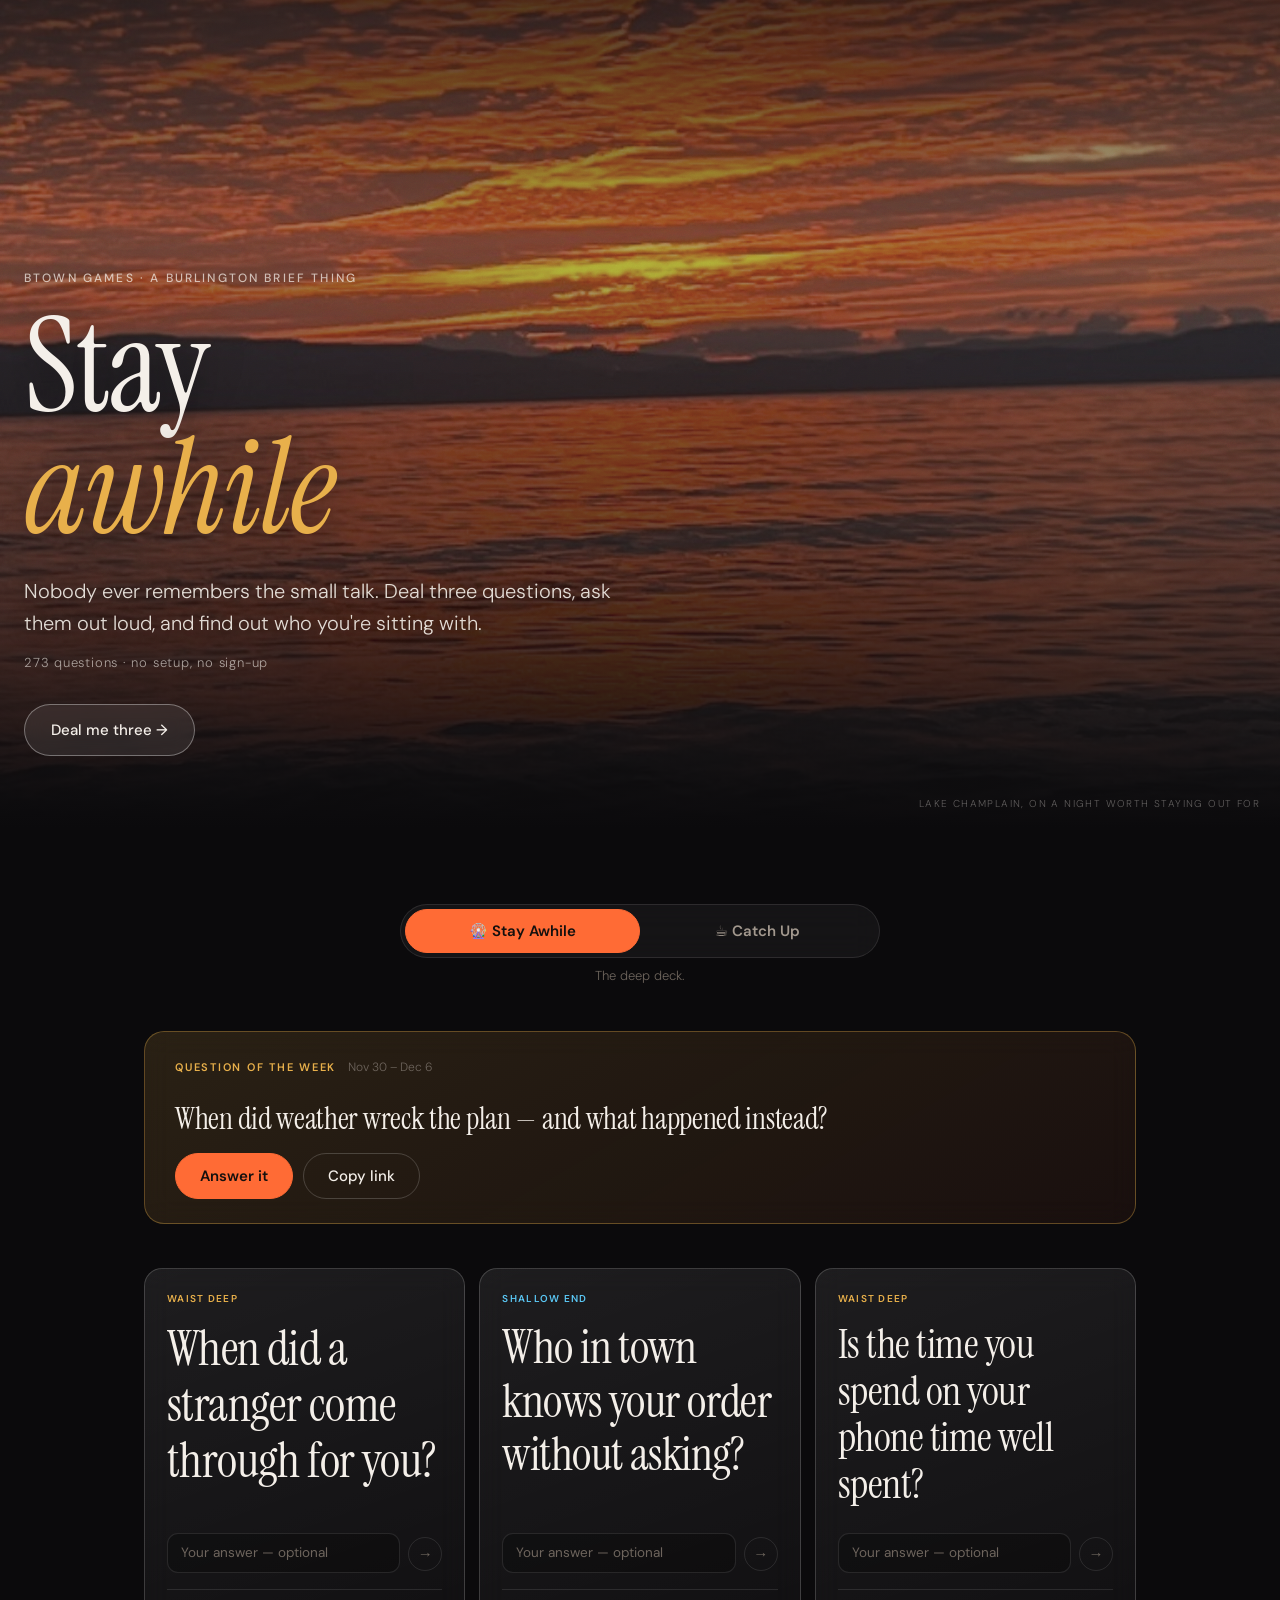
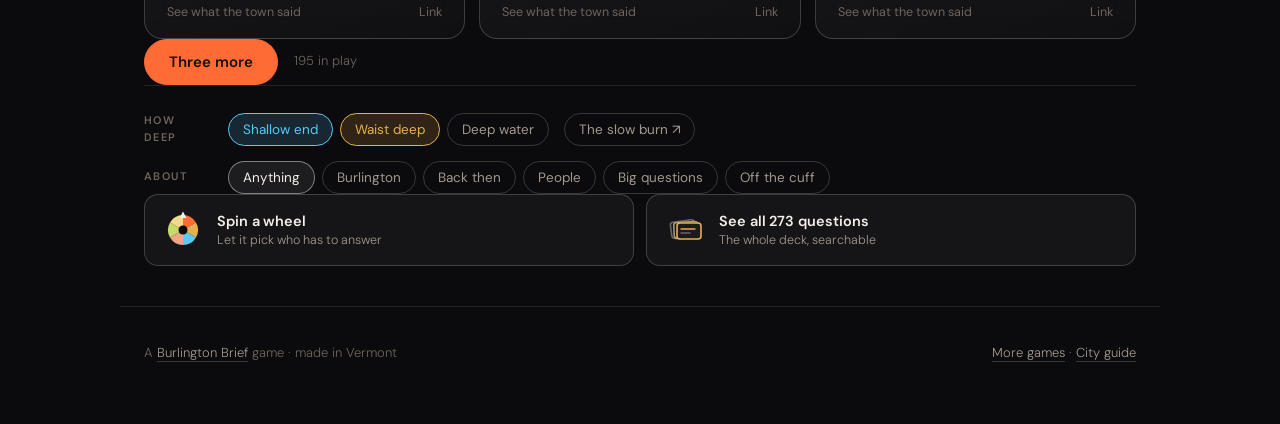
==== commit aed2964a: "Catch Up deals live headlines from the shared ticker feed Fetches guide.btownbrief.com/data/ticker.j" ====
--- a/index.html
+++ b/index.html
@@ -227,7 +227,7 @@
   </span>
 </footer>
 
-<script src="js/app.js?v=20260731a"></script>
+<script src="js/app.js?v=20260802a"></script>
 <script src="https://play.btownbrief.com/nav.js" defer></script>
 <script src="https://play.btownbrief.com/ticker.js" defer></script>
 </body>
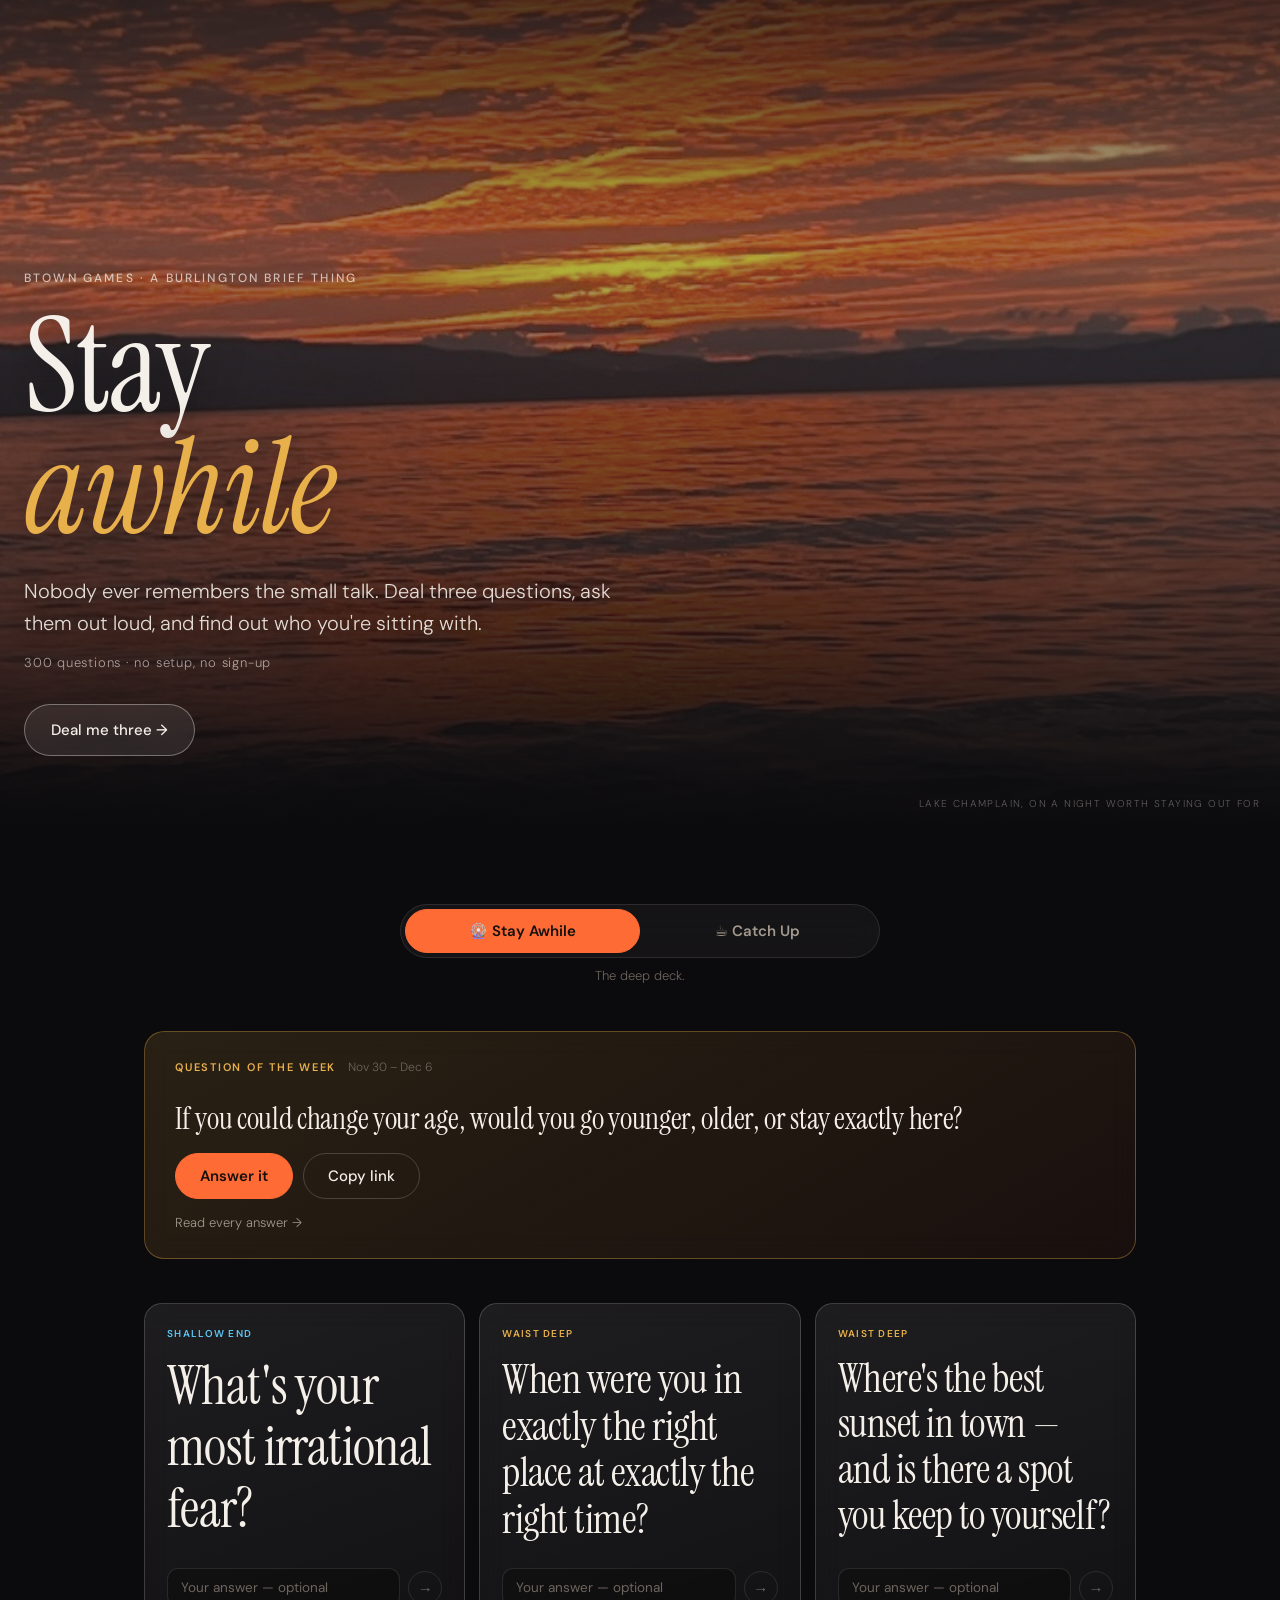
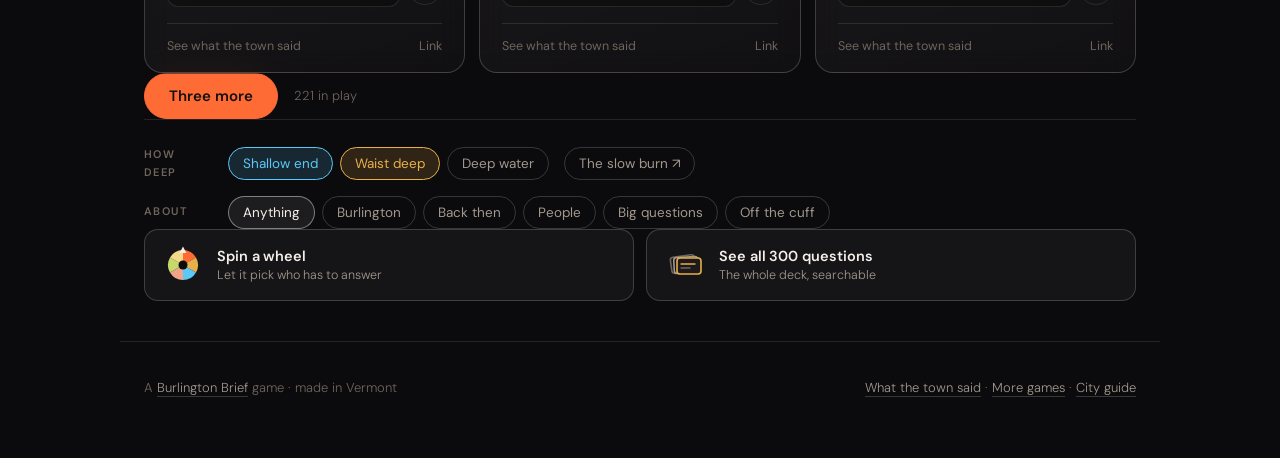
==== commit c37b4b58: "Add the answers archive — every answer on one page answers.html ("What the town said") lists every q" ====
--- a/index.html
+++ b/index.html
@@ -18,7 +18,7 @@
 <link rel="preconnect" href="https://fonts.googleapis.com">
 <link rel="preconnect" href="https://fonts.gstatic.com" crossorigin>
 <link href="https://fonts.googleapis.com/css2?family=Instrument+Serif:ital@0;1&family=DM+Sans:opsz,wght@9..40,300;9..40,400;9..40,500;9..40,600&display=swap" rel="stylesheet">
-<link rel="stylesheet" href="css/style.css?v=20260731a">
+<link rel="stylesheet" href="css/style.css?v=20260827a">
 </head>
 <body>
 
@@ -64,6 +64,7 @@
       <span class="qotw-date" id="qotw-date"></span>
     </div>
     <ol class="week" id="week-list"></ol>
+    <p class="qotw-more"><a href="answers.html">Read every answer →</a></p>
   </section>
 
   <!-- ========================================================
@@ -222,6 +223,7 @@
 <footer class="foot">
   <span>A <a href="https://www.btownbrief.com">Burlington Brief</a> game · made in Vermont</span>
   <span>
+    <a href="answers.html">What the town said</a> ·
     <a href="https://play.btownbrief.com/">More games</a> ·
     <a href="https://guide.btownbrief.com/">City guide</a>
   </span>
--- a/css/style.css
+++ b/css/style.css
@@ -628,6 +628,52 @@
 .q-open { max-width: 720px; margin: 0 auto; width: 100%; }
 .q-open .q-text { height: clamp(200px, 26vh, 300px); }
 .single .back { margin: 0; display: flex; justify-content: center; }
+
+/* ---------------- the archive (answers.html) ----------------
+   The reveal on a card shows one question's answers. This page is the whole
+   guestbook: every question that's been answered, newest first, in one
+   scroll. Same vocabulary as the cards — .town-list, .answer — under a
+   plain serif heading per question instead of a glass card. */
+
+.archive { padding-top: 64px; }
+
+.archive-head .eyebrow { margin-bottom: 22px; }
+.archive-back {
+  color: var(--muted); text-decoration: none;
+  letter-spacing: .18em;
+}
+.archive-back:hover { color: var(--gold); }
+.archive-head h1 {
+  margin: 0; font-family: var(--serif); font-weight: 400;
+  font-size: clamp(42px, 7vw, 72px); line-height: 1; letter-spacing: -.015em;
+}
+.archive-head h1 em { font-style: italic; color: var(--gold); }
+.archive-sub { margin: 16px 0 0; max-width: 42em; color: var(--muted); font-size: 15px; }
+
+.archive-filter { margin-top: -12px; }
+.archive-note { margin: -20px 0 0; font-size: 12.5px; color: var(--faint); font-style: italic; }
+
+.archive-list { display: flex; flex-direction: column; gap: 40px; }
+
+.aq { padding-top: 28px; border-top: 1px solid var(--line); }
+.aq-head { display: flex; align-items: baseline; gap: 12px; }
+.aq-head .all-dot { transform: translateY(-3px); }
+.aq-q {
+  margin: 0; font-family: var(--serif); font-weight: 400;
+  font-size: clamp(22px, 3.1vw, 30px); line-height: 1.2; letter-spacing: -.01em;
+}
+.aq-meta { margin: 8px 0 16px; font-size: 12.5px; color: var(--faint); }
+.aq-meta a { color: var(--faint); text-decoration: none; }
+.aq-meta a:hover { color: var(--gold); }
+
+.a-hearts { color: var(--ember); font-variant-numeric: tabular-nums; }
+
+.archive-empty { margin: 0; padding: 30px 0; color: var(--faint); font-style: italic; }
+
+/* The quiet way in, from the question-of-the-week box. */
+.qotw-more { margin: 14px 0 0; font-size: 13px; }
+.qotw-more a { color: var(--muted); text-decoration: none; }
+.qotw-more a:hover { color: var(--gold); }
 
 /* ---------------- FOOT ---------------- */
 
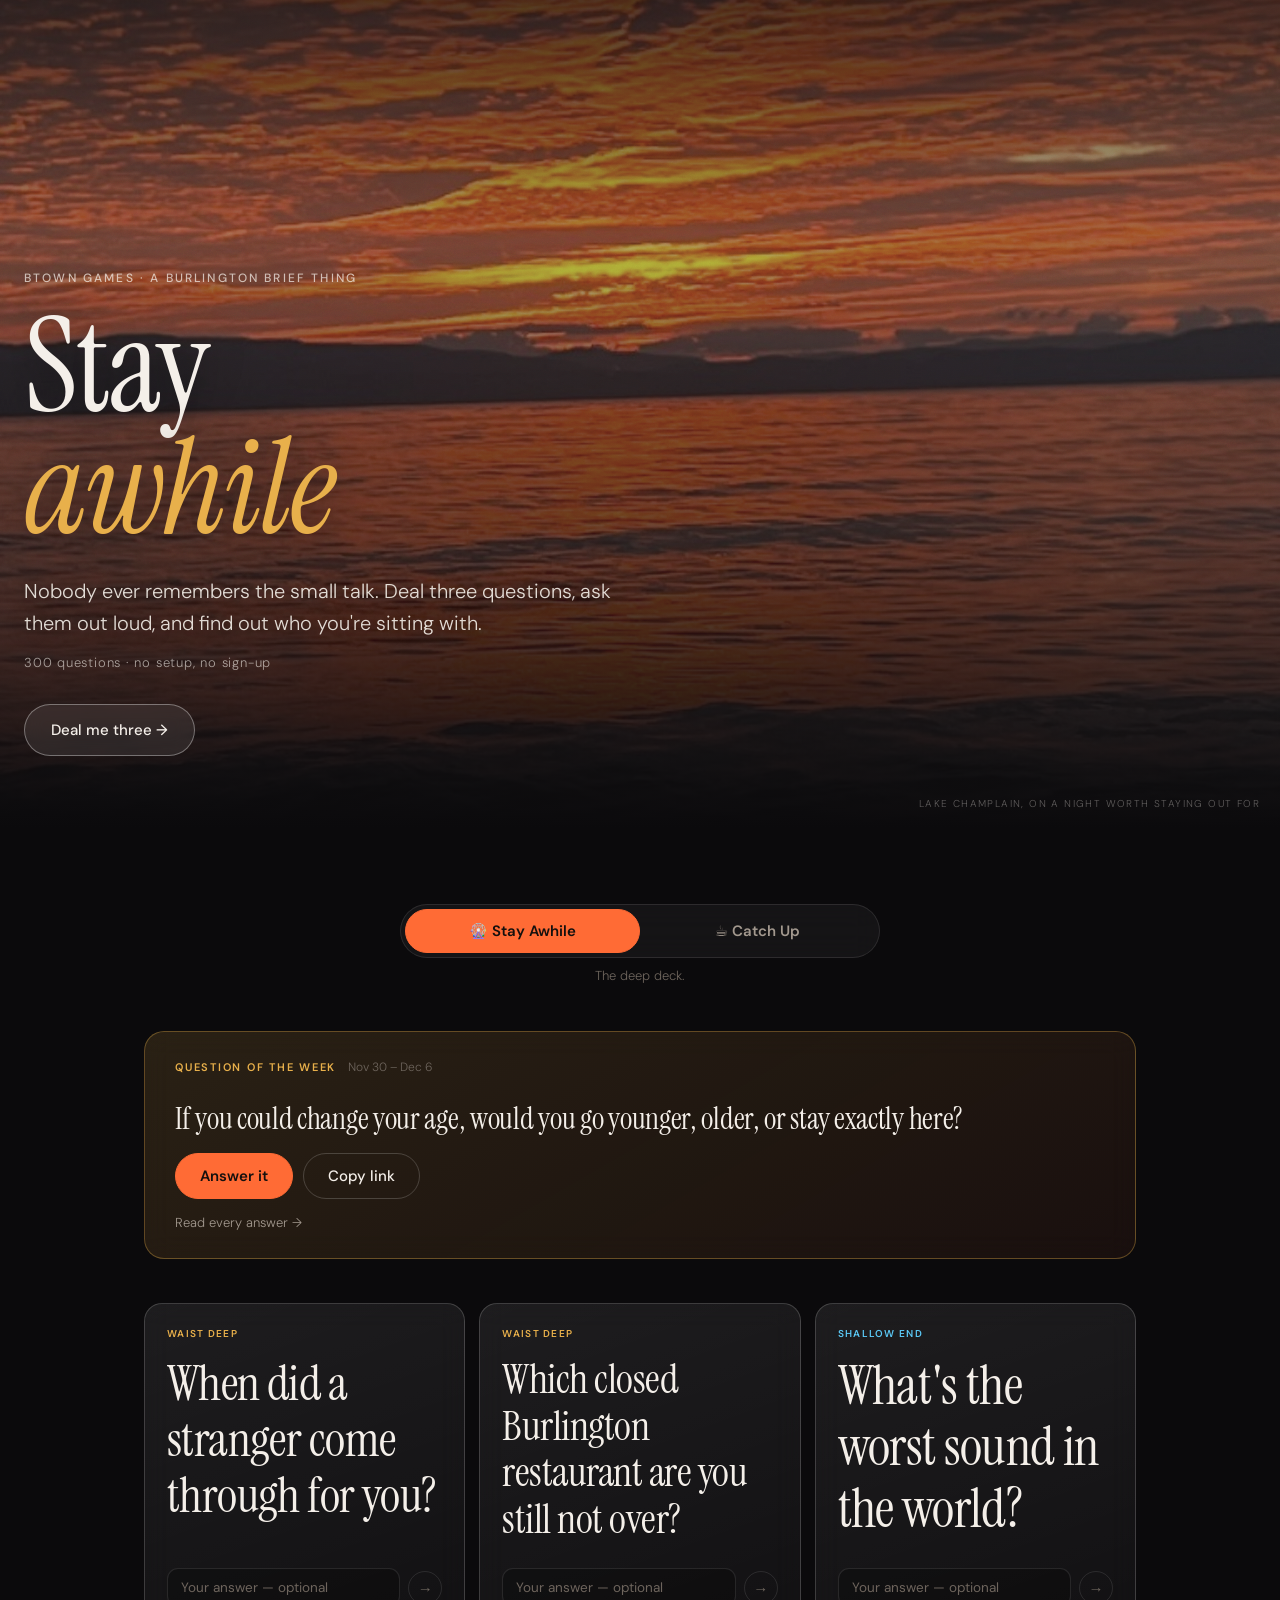
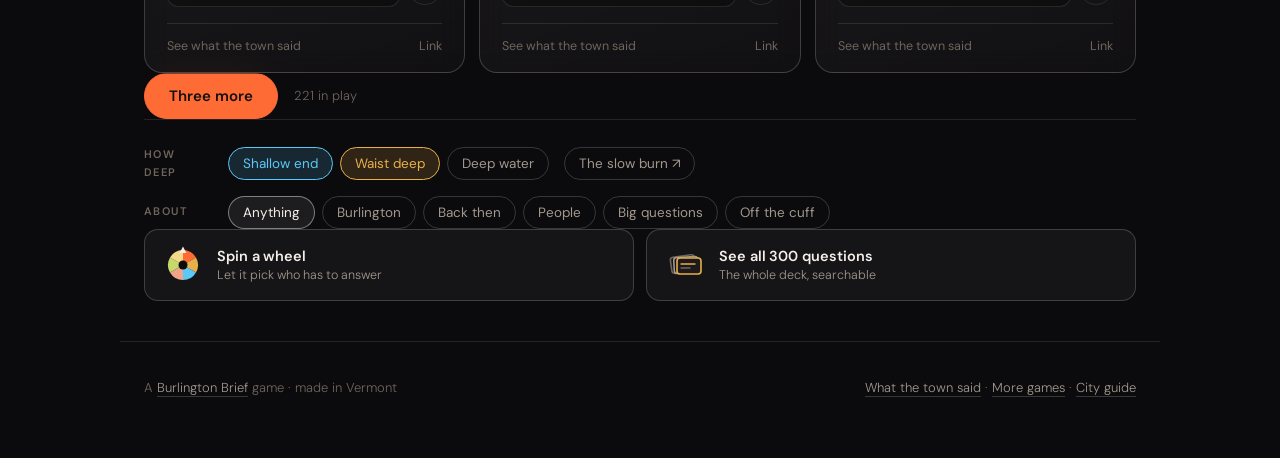
==== commit 98e3e43c: "Add GoatCounter analytics Adds the shared btown-brief.goatcounter.com snippet so this project's traf" ====
--- a/index.html
+++ b/index.html
@@ -19,6 +19,9 @@
 <link rel="preconnect" href="https://fonts.gstatic.com" crossorigin>
 <link href="https://fonts.googleapis.com/css2?family=Instrument+Serif:ital@0;1&family=DM+Sans:opsz,wght@9..40,300;9..40,400;9..40,500;9..40,600&display=swap" rel="stylesheet">
 <link rel="stylesheet" href="css/style.css?v=20260827a">
+<!-- GoatCounter -->
+<script data-goatcounter="https://btown-brief.goatcounter.com/count"
+        async src="//gc.zgo.at/count.js"></script>
 </head>
 <body>
 
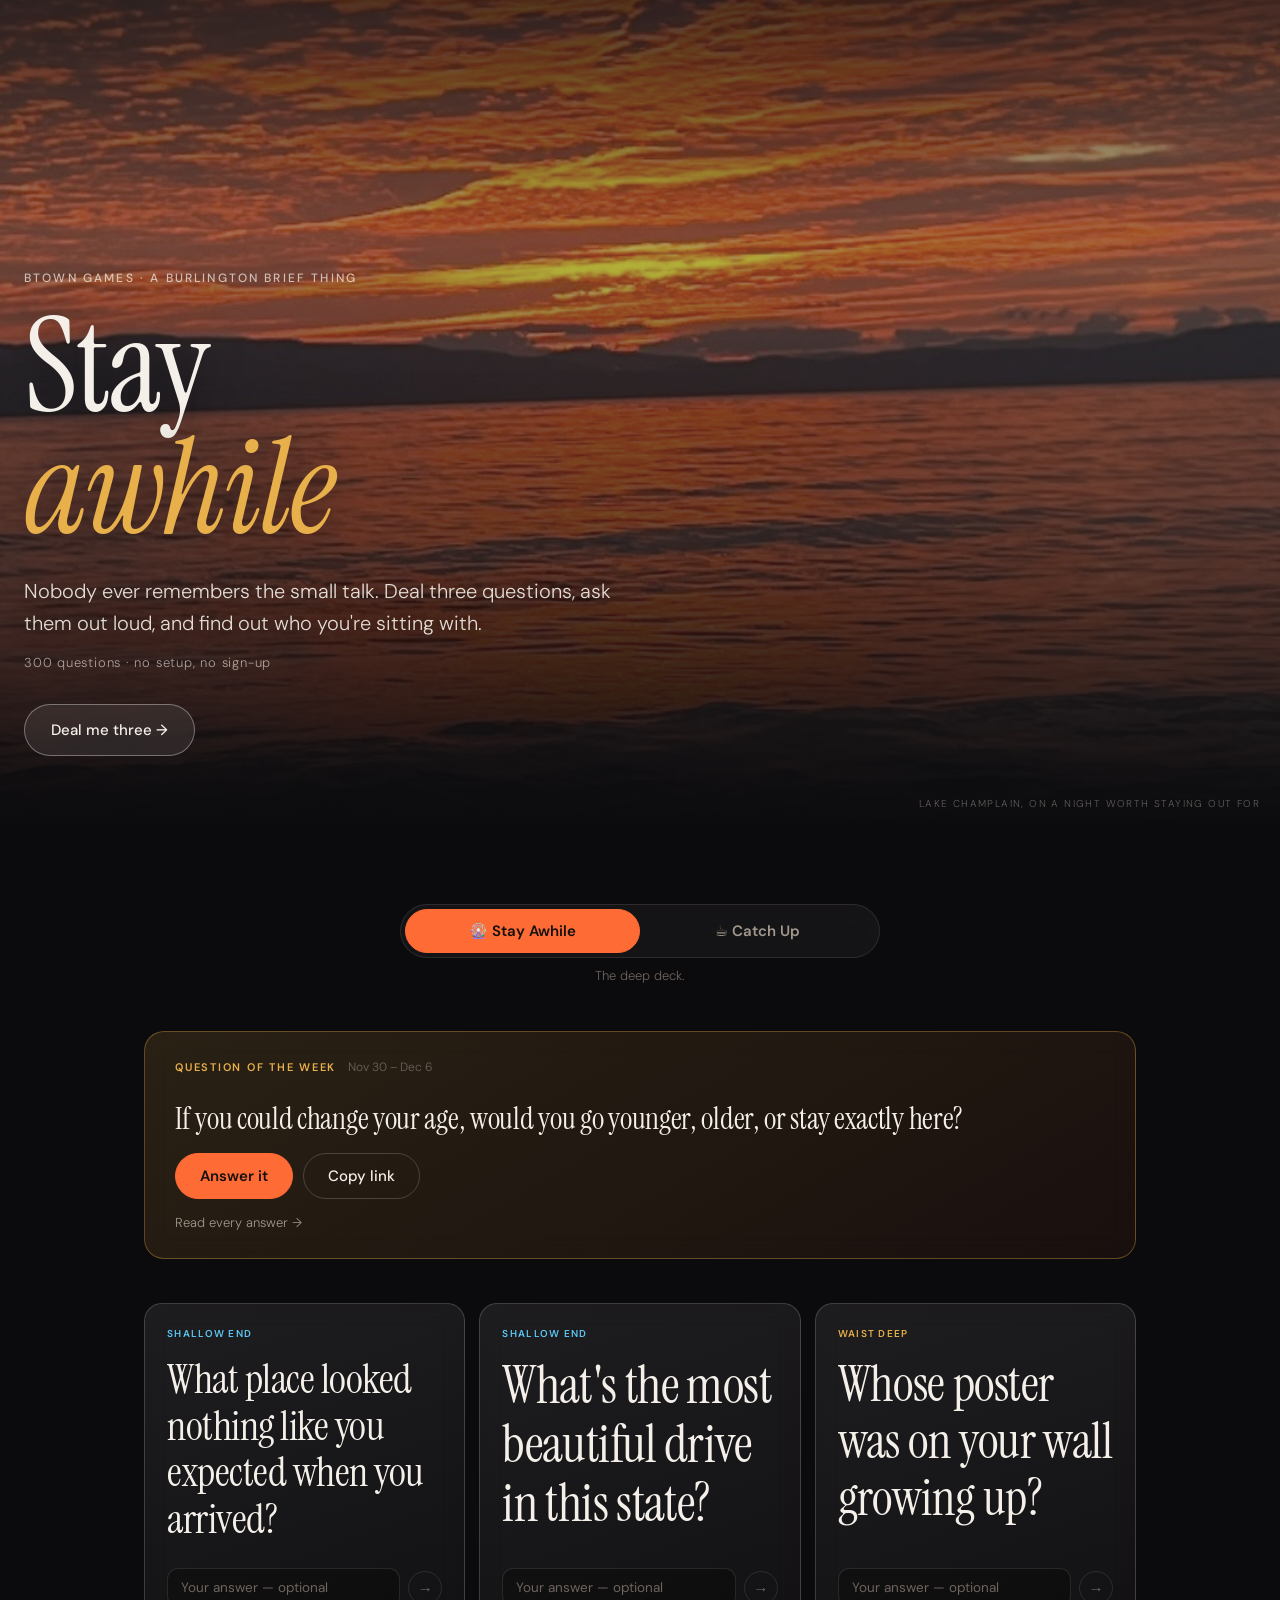
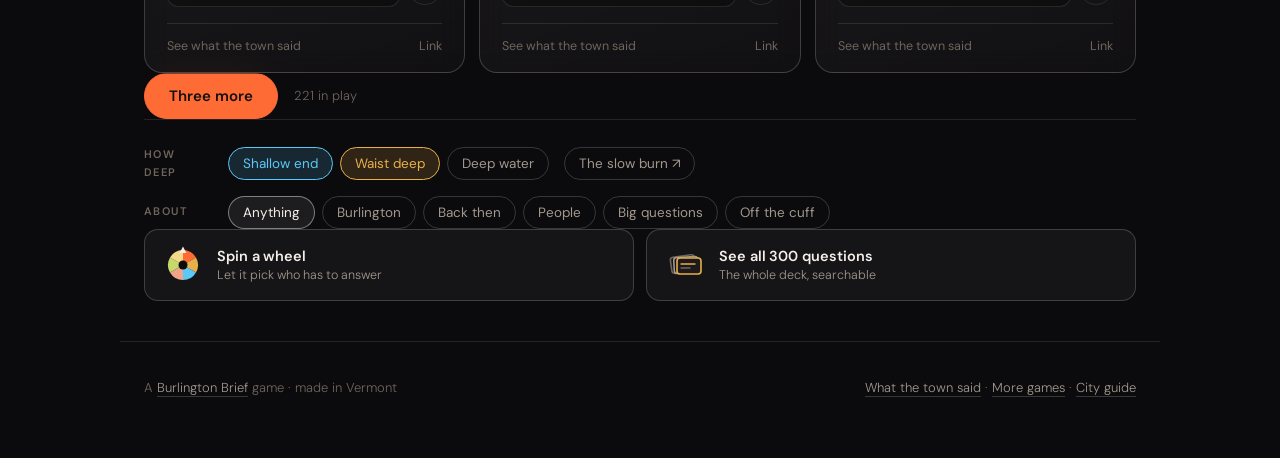
==== commit 71773984: "Shell convergence: match the arcade's shared shell - web app manifest so the game is installable, na" ====
--- a/index.html
+++ b/index.html
@@ -4,6 +4,8 @@
 <meta charset="utf-8">
 <meta name="viewport" content="width=device-width, initial-scale=1, viewport-fit=cover">
 <meta name="theme-color" content="#0B0A0C">
+<link rel="manifest" href="manifest.webmanifest" />
+<link rel="apple-touch-icon" href="icon-180.png" />
 <title>Stay Awhile — 273 questions worth actually asking</title>
 <meta name="description" content="A conversation game for Burlington. Deal three questions, ask them, see what the rest of the town said. 273 questions, no setup, no sign-up.">
 
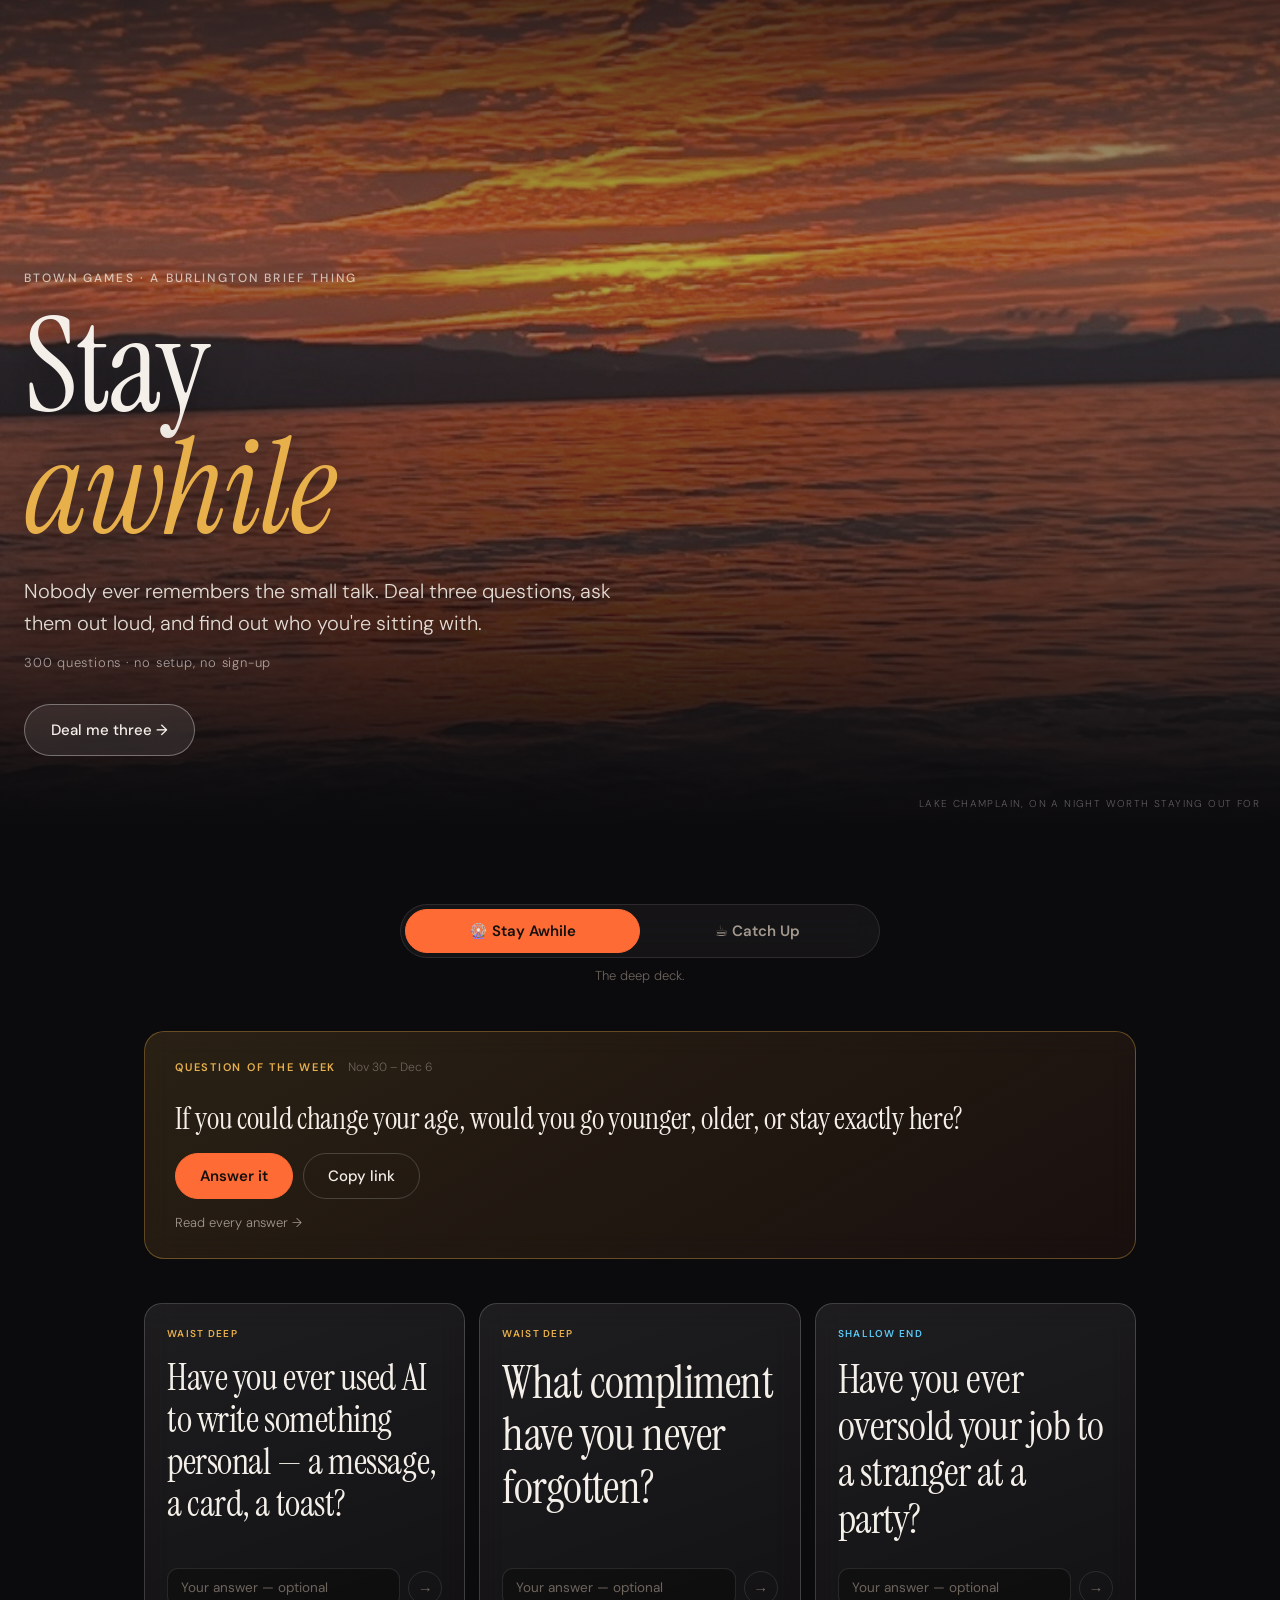
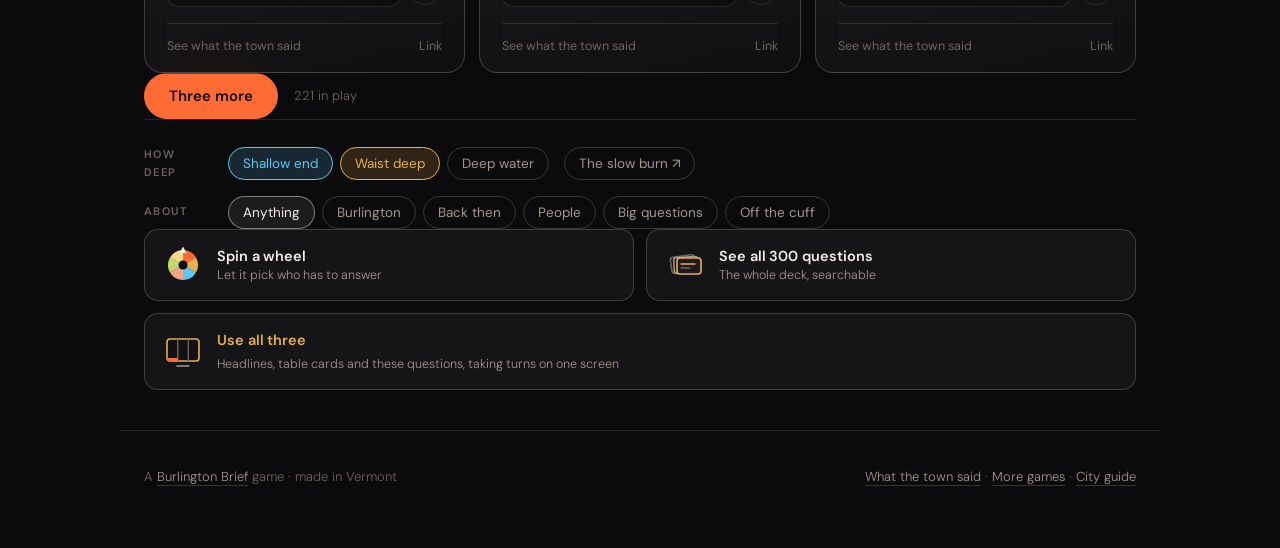
==== commit 00361990: "Use all three: a button to the All Boards page, and an embed cut for it Adds a third "way" under the" ====
--- a/index.html
+++ b/index.html
@@ -20,7 +20,7 @@
 <link rel="preconnect" href="https://fonts.googleapis.com">
 <link rel="preconnect" href="https://fonts.gstatic.com" crossorigin>
 <link href="https://fonts.googleapis.com/css2?family=Instrument+Serif:ital@0;1&family=DM+Sans:opsz,wght@9..40,300;9..40,400;9..40,500;9..40,600&display=swap" rel="stylesheet">
-<link rel="stylesheet" href="css/style.css?v=20260827a">
+<link rel="stylesheet" href="css/style.css?v=20260917a">
 <!-- GoatCounter -->
 <script data-goatcounter="https://btown-brief.goatcounter.com/count"
         async src="//gc.zgo.at/count.js"></script>
@@ -135,6 +135,24 @@
           <small>The whole deck, searchable</small>
         </span>
       </button>
+
+      <!-- The third way: this, Pulse Live and Table Talk taking turns on one
+           screen. It lives on the city guide; every one of the three links to it. -->
+      <a class="way way-all" id="open-boards" href="https://guide.btownbrief.com/all.html?start=ask">
+        <span class="way-icon" aria-hidden="true">
+          <svg viewBox="0 0 40 40" width="40" height="40">
+            <rect x="4" y="8" width="32" height="22" rx="3" fill="#131013" stroke="#E8B04B" stroke-width="1.6"/>
+            <line x1="14.7" y1="8" x2="14.7" y2="30" stroke="#6E655D" stroke-width="1.4"/>
+            <line x1="25.3" y1="8" x2="25.3" y2="30" stroke="#6E655D" stroke-width="1.4"/>
+            <rect x="4" y="27" width="10.7" height="3" fill="#FF6B35"/>
+            <line x1="14" y1="35" x2="26" y2="35" stroke="#A2988E" stroke-width="1.6" stroke-linecap="round"/>
+          </svg>
+        </span>
+        <span class="way-text">
+          <strong>Use all three</strong>
+          <small>Headlines, table cards and these questions, taking turns on one screen</small>
+        </span>
+      </a>
     </div>
   </section>
 
@@ -234,8 +252,15 @@
   </span>
 </footer>
 
-<script src="js/app.js?v=20260802a"></script>
-<script src="https://play.btownbrief.com/nav.js" defer></script>
-<script src="https://play.btownbrief.com/ticker.js" defer></script>
+<script src="js/app.js?v=20260917a"></script>
+<script>
+/* The arcade nav and ticker belong on the full page. As a channel inside the
+   city guide's All Boards page (?embed=1) this is three questions and a button. */
+if (!/(?:^|[?&])embed=1/.test(location.search)) {
+  ['https://play.btownbrief.com/nav.js', 'https://play.btownbrief.com/ticker.js'].forEach(function (src) {
+    var s = document.createElement('script'); s.src = src; s.defer = true; document.body.appendChild(s);
+  });
+}
+</script>
 </body>
 </html>
--- a/css/style.css
+++ b/css/style.css
@@ -731,3 +731,30 @@
   }
   html { scroll-behavior: auto; }
 }
+
+/* ---------- "Use all three" — the third way in ---------- */
+.ways { grid-template-columns: 1fr 1fr; }
+.way-all { grid-column: 1 / -1; text-decoration: none; }
+.way-all strong { color: var(--gold); }
+
+/* ---------- ?embed=1 — the cut that runs inside All Boards ----------
+   Nothing but the three questions and the deal button, sized to be read from
+   across a table. Everything else on the page is a link out, and a channel on
+   someone else's screen has nowhere to go. */
+body.embed .hero,
+body.embed .mode-control,
+body.embed .qotw,
+body.embed .dials,
+body.embed .ways,
+body.embed .foot,
+body.embed .panel,
+body.embed > nav,
+body.embed #btown-nav,
+body.embed #btown-ticker,
+body.embed .btb-nav,
+body.embed .btb-ticker { display: none !important; }
+body.embed { min-height: 100dvh; display: flex; flex-direction: column; justify-content: center; }
+body.embed .wrap { width: min(1500px, 94vw); max-width: none; margin: 0 auto; padding: clamp(16px, 3vh, 40px) 0; }
+body.embed .trio { gap: clamp(14px, 2vw, 28px); }
+body.embed .trio .q-text { font-size: clamp(22px, 2.5vw, 40px); line-height: 1.22; }
+body.embed .deal-row { margin-top: clamp(18px, 4vh, 44px); justify-content: center; }
